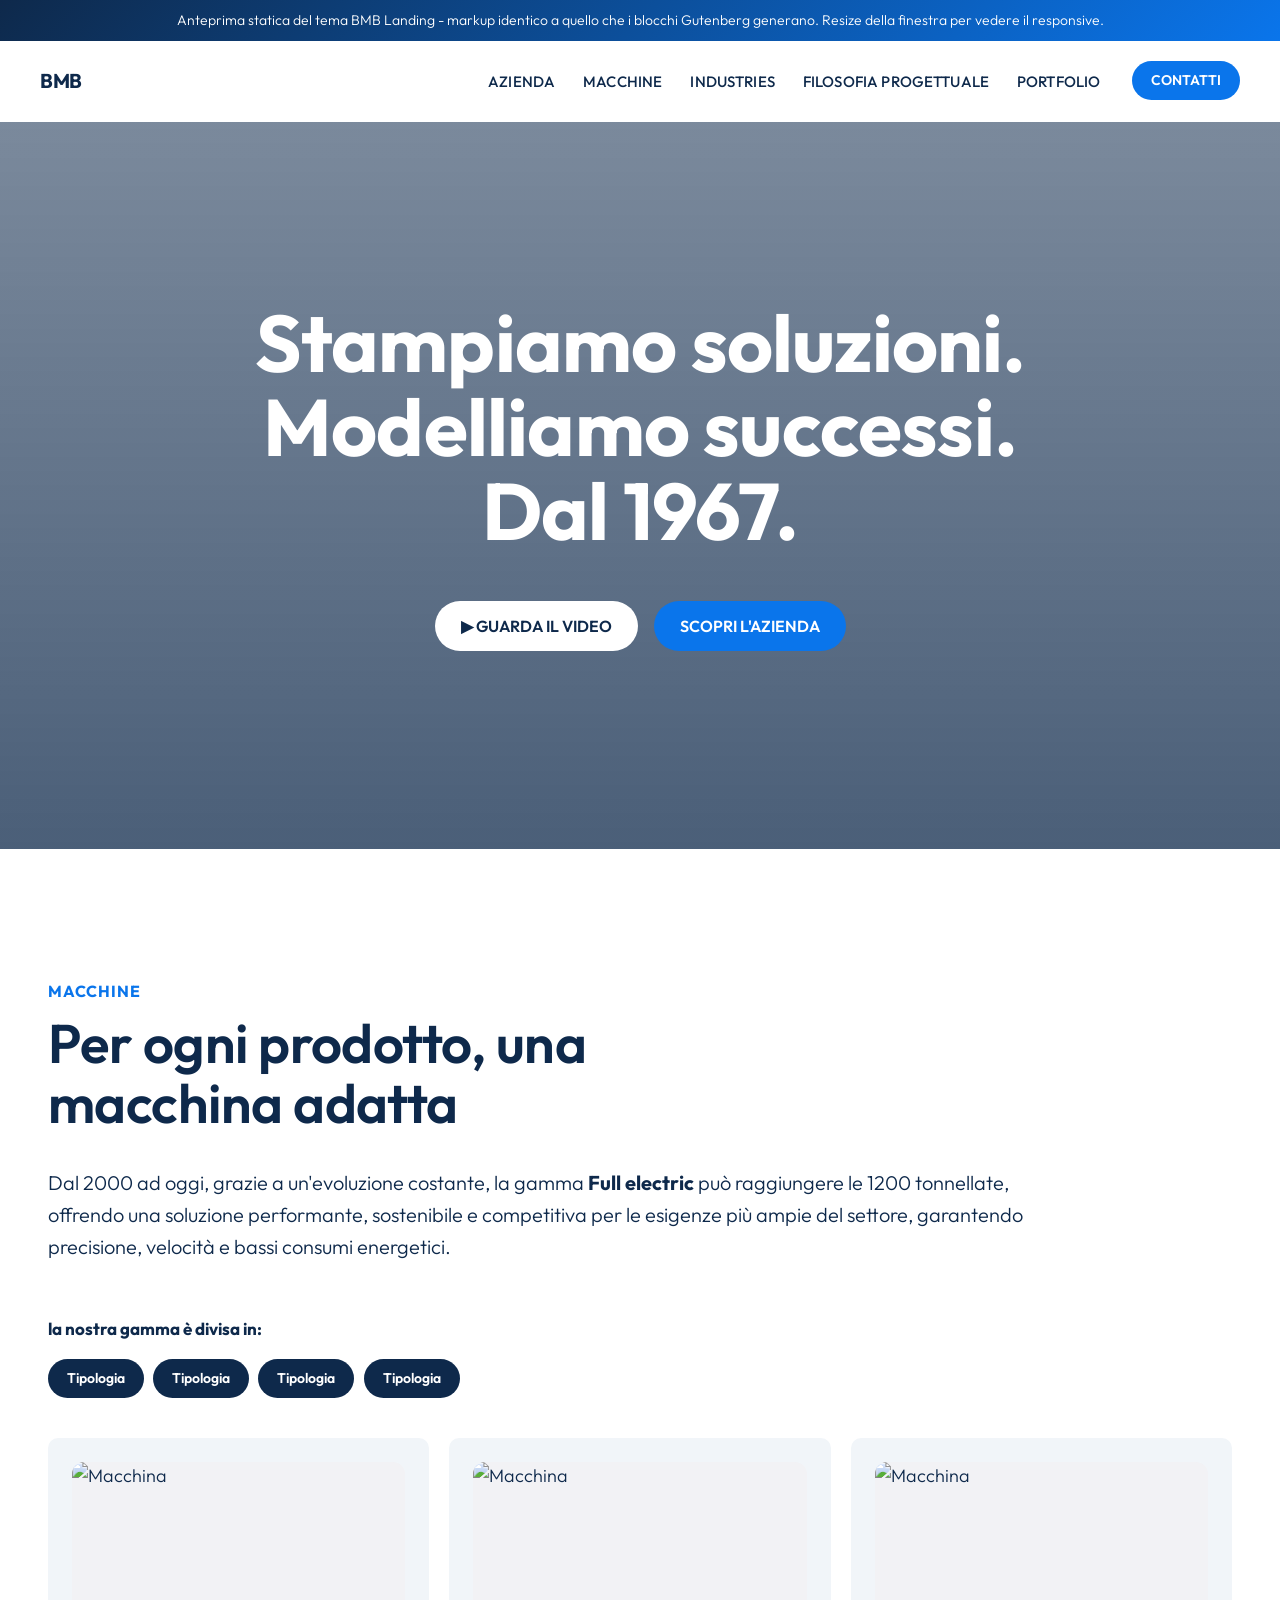
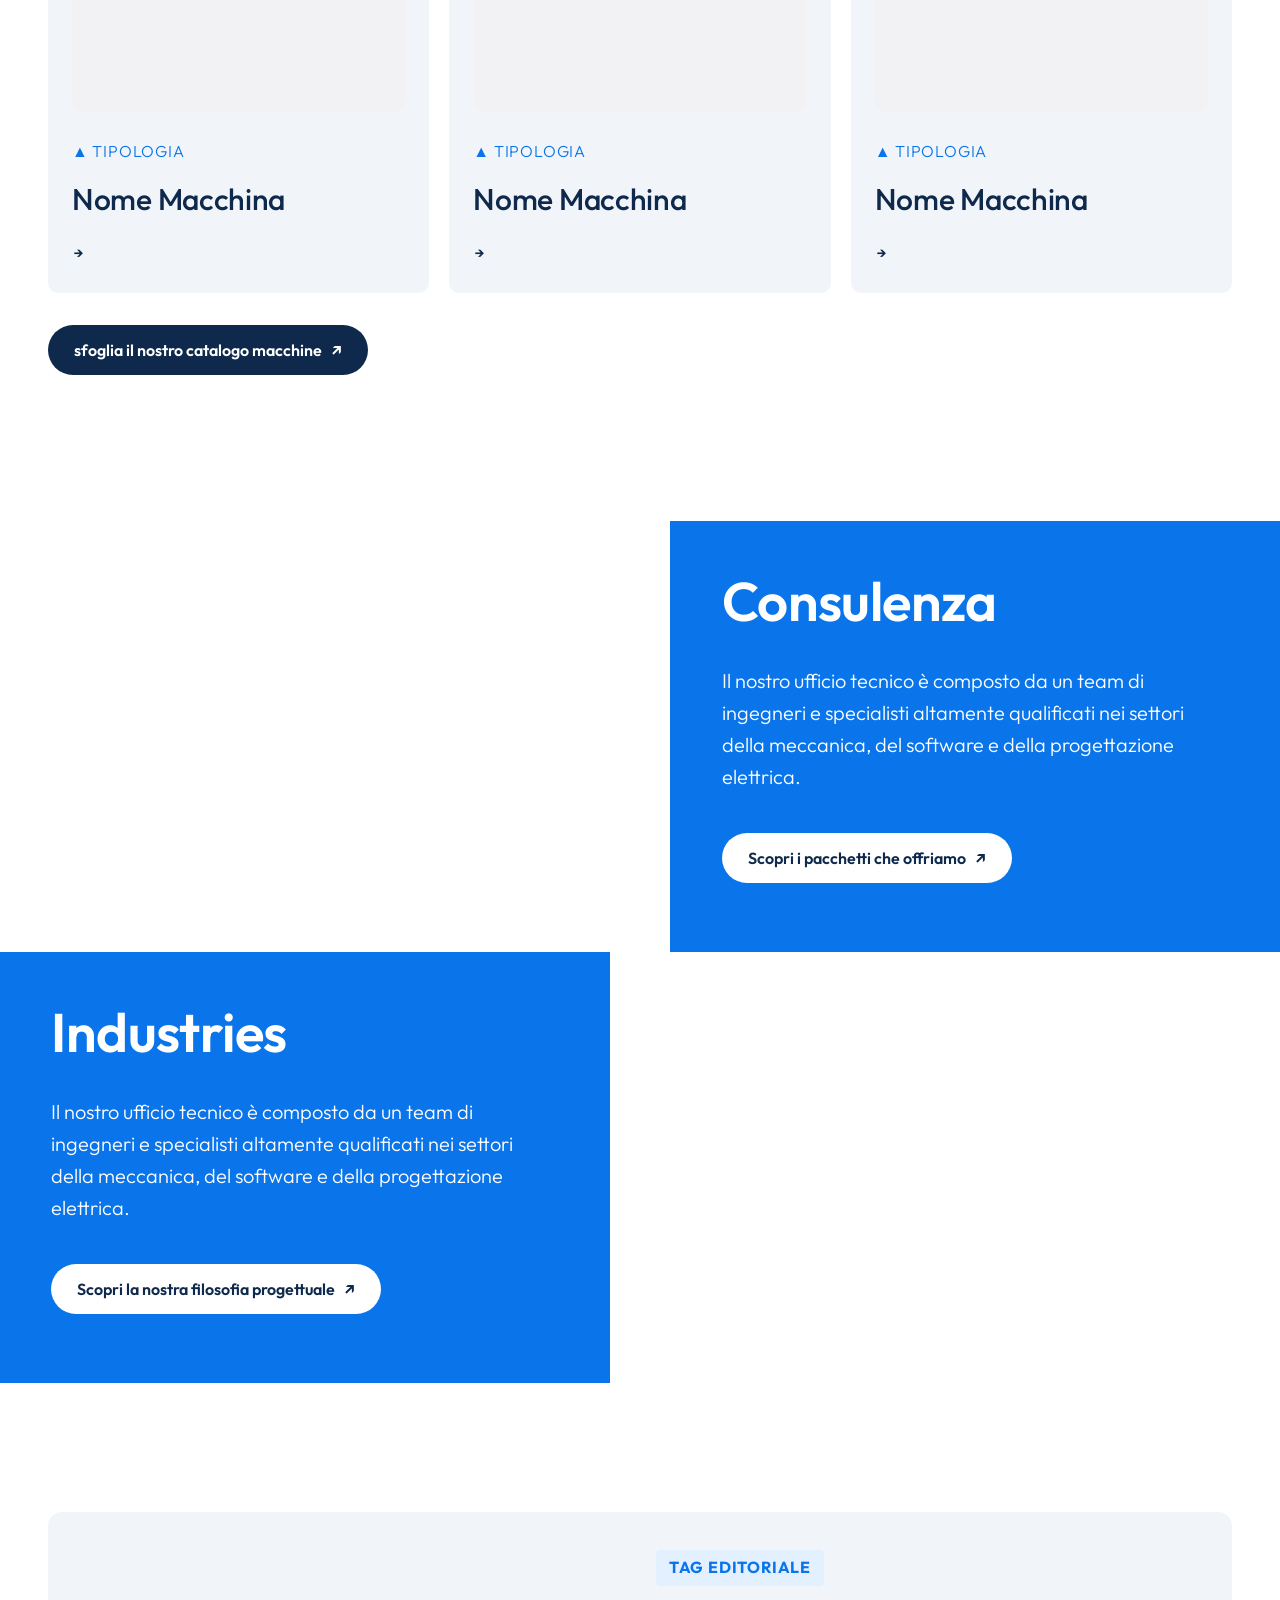
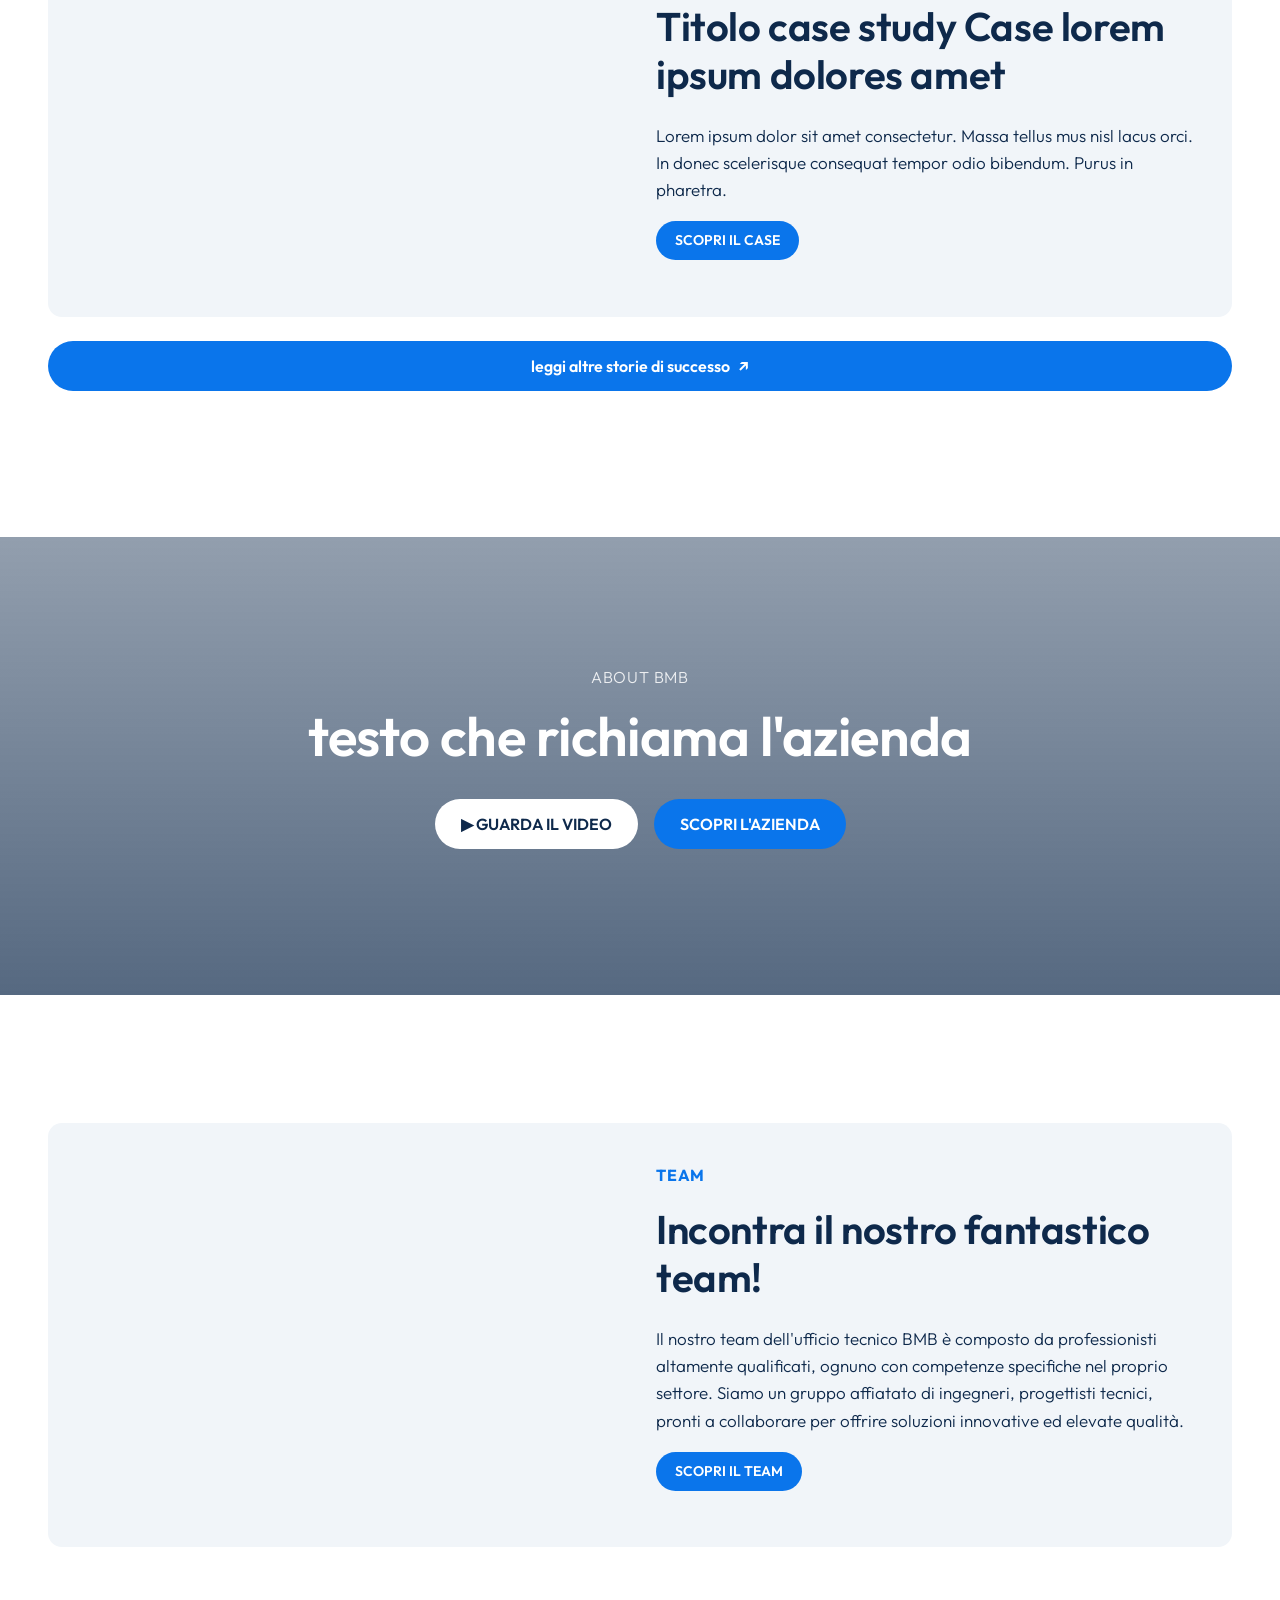
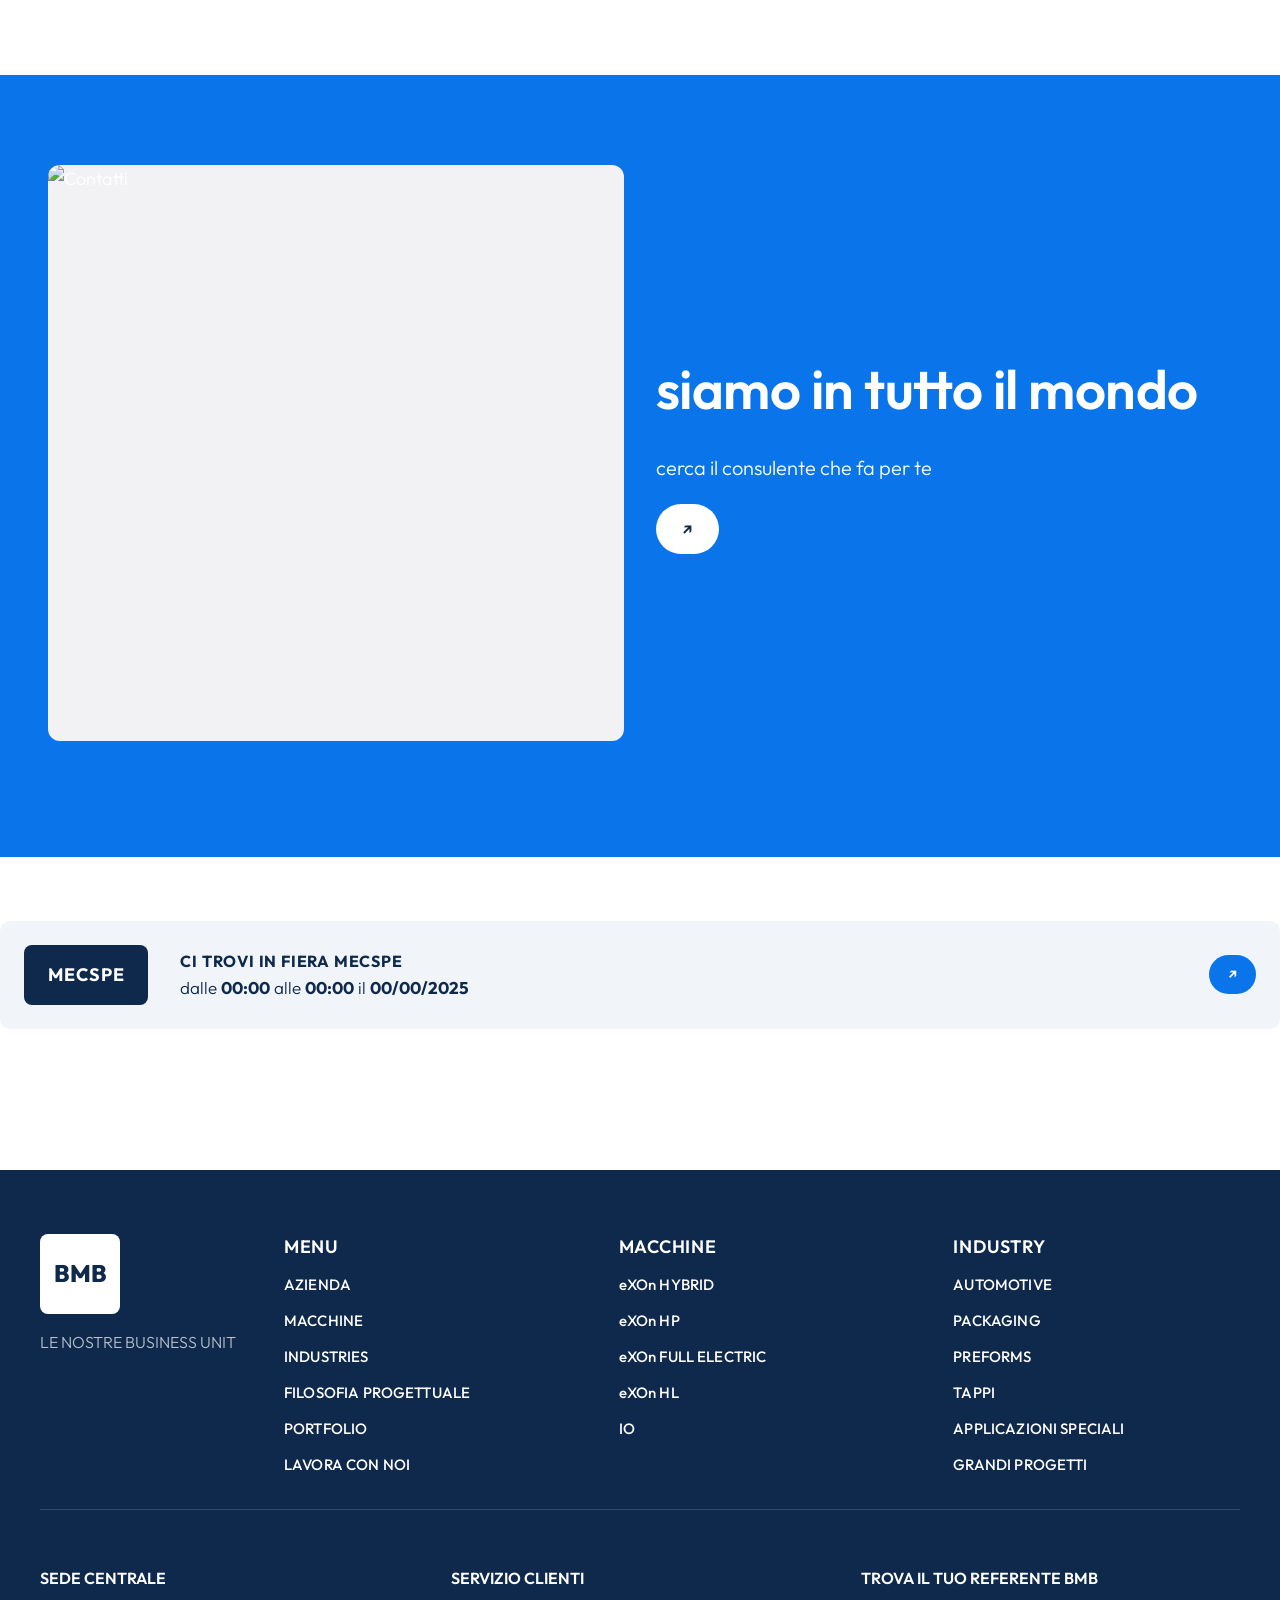
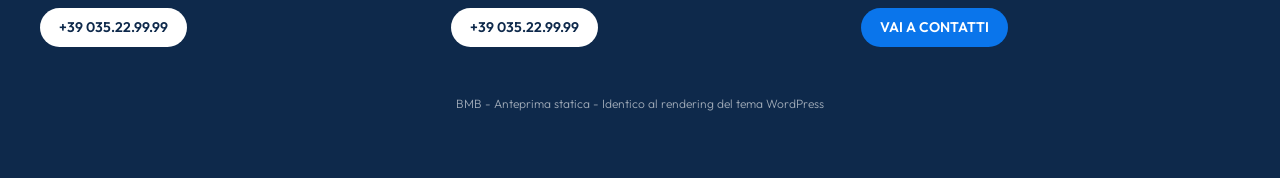
==== preview/index.html @ d6d5f7e8 "Add static HTML preview of BMB landing theme" ====
<!doctype html>
<html lang="it">
<head>
<meta charset="utf-8">
<meta name="viewport" content="width=device-width, initial-scale=1, viewport-fit=cover">
<title>BMB Landing - Anteprima locale</title>

<!-- Google Fonts: Outfit (come fa il tema) -->
<link rel="preconnect" href="https://fonts.googleapis.com">
<link rel="preconnect" href="https://fonts.gstatic.com" crossorigin>
<link rel="stylesheet" href="https://fonts.googleapis.com/css2?family=Outfit:wght@300;400;500;600;700;800&display=swap">

<!-- CSS reali del tema -->
<link rel="stylesheet" href="../bmb-landing-theme/assets/css/main.css">
<link rel="stylesheet" href="../bmb-landing-theme/blocks/section/style.css">
<link rel="stylesheet" href="../bmb-landing-theme/blocks/heading/style.css">
<link rel="stylesheet" href="../bmb-landing-theme/blocks/paragraph/style.css">
<link rel="stylesheet" href="../bmb-landing-theme/blocks/list/style.css">
<link rel="stylesheet" href="../bmb-landing-theme/blocks/media/style.css">
<link rel="stylesheet" href="../bmb-landing-theme/blocks/cta/style.css">

<style>
/* Inietta variabili customizer come fa wp_head */
:root{
	--bmb-primary: #0E294B;
	--bmb-accent:  #0A75EB;
}
/* Banner di anteprima */
.preview-banner{
	background: linear-gradient(135deg,#0E294B,#0A75EB);
	color:#fff; padding:.6rem 1rem; font-size:.875rem; text-align:center;
	font-family:'Outfit',sans-serif;
}
.preview-banner code{
	background: rgba(255,255,255,.15); padding:.1em .4em; border-radius:4px; font-size:.85em;
}
</style>
</head>
<body class="bmb-landing">

<div class="preview-banner">
	Anteprima statica del tema BMB Landing - markup identico a quello che i blocchi Gutenberg generano.
	Resize della finestra per vedere il responsive.
</div>

<!-- ===================== HEADER (header.php) ===================== -->
<header class="bmb-header" data-bmb-header>
	<div class="bmb-header__inner">
		<div class="bmb-header__brand">
			<a class="bmb-header__title" href="#">BMB</a>
		</div>
		<button class="bmb-header__toggle" aria-expanded="false" aria-controls="bmb-primary-menu" data-bmb-menu-toggle>
			<span class="bmb-burger"><span></span><span></span><span></span></span>
		</button>
		<nav class="bmb-header__nav" id="bmb-primary-menu" aria-label="Menu principale">
			<ul class="bmb-menu">
				<li class="bmb-menu-item"><a class="bmb-menu-link" href="#azienda" data-bmb-anchor="true">AZIENDA</a></li>
				<li class="bmb-menu-item"><a class="bmb-menu-link" href="#macchine" data-bmb-anchor="true">MACCHINE</a></li>
				<li class="bmb-menu-item"><a class="bmb-menu-link" href="#industries" data-bmb-anchor="true">INDUSTRIES</a></li>
				<li class="bmb-menu-item"><a class="bmb-menu-link" href="#filosofia" data-bmb-anchor="true">FILOSOFIA PROGETTUALE</a></li>
				<li class="bmb-menu-item"><a class="bmb-menu-link" href="#portfolio" data-bmb-anchor="true">PORTFOLIO</a></li>
			</ul>
			<a class="bmb-btn bmb-btn--accent bmb-btn--s bmb-header__cta" href="#contatti" data-bmb-anchor="true">CONTATTI</a>
		</nav>
	</div>
</header>

<main id="main" class="bmb-main">

<!-- ===================== HERO (BMB Sezione + Titolo + CTA) ===================== -->
<section class="bmb-section bmb-section--vp-xxl" id="azienda" data-bmb-anim-in="fade-up"
	style="background-image:url('https://images.unsplash.com/photo-1565043666747-69f6646db940?w=2000&auto=format&fit=crop'); background-size:cover; background-position:center;">
	<div style="position:absolute; inset:0; background:linear-gradient(180deg, rgba(14,41,75,.55) 0%, rgba(14,41,75,.75) 100%);"></div>
	<div class="bmb-section__inner bmb-section__inner--wide" style="position:relative; text-align:center; color:#fff;">
		<h1 class="bmb-heading bmb-heading--xxxl bmb-heading--align-center" style="font-weight:700; color:#fff;">
			<span>Stampiamo soluzioni.<br>Modelliamo successi.<br>Dal 1967.</span>
		</h1>
		<div class="bmb-cta-wrap bmb-cta-wrap--align-center" style="gap:1rem; flex-wrap:wrap;">
			<a class="bmb-btn bmb-btn--white bmb-btn--m" href="#video">
				<span class="bmb-btn__label">▶ GUARDA IL VIDEO</span>
			</a>
			<a class="bmb-btn bmb-btn--accent bmb-btn--m" href="#azienda" data-bmb-anchor="true">
				<span class="bmb-btn__label">SCOPRI L'AZIENDA</span>
			</a>
		</div>
	</div>
</section>

<!-- ===================== MACCHINE (Sezione bianca con titolo + cards) ===================== -->
<section class="bmb-section bmb-section--vp-xl" id="macchine" data-bmb-anim-in="fade-up">
	<div class="bmb-section__inner bmb-section__inner--wide">

		<p class="bmb-paragraph bmb-paragraph--s bmb-paragraph--uppercase bmb-paragraph--mw-content"
		   style="color:var(--bmb-accent); margin-bottom:.6rem;">
			<strong>Macchine</strong>
		</p>

		<h2 class="bmb-heading bmb-heading--xxl bmb-heading--align-left" style="font-weight:600;">
			<span>Per ogni prodotto, una<br>macchina adatta</span>
		</h2>

		<p class="bmb-paragraph bmb-paragraph--l bmb-paragraph--mw-medium" style="font-weight:300;">
			Dal 2000 ad oggi, grazie a un'evoluzione costante, la gamma <strong>Full electric</strong>
			può raggiungere le 1200 tonnellate, offrendo una soluzione performante, sostenibile
			e competitiva per le esigenze più ampie del settore, garantendo precisione,
			velocità e bassi consumi energetici.
		</p>

		<p class="bmb-paragraph bmb-paragraph--m bmb-paragraph--mw-content" style="margin-top:2rem;">
			<strong>la nostra gamma è divisa in:</strong>
		</p>

		<div style="display:flex; gap:.6rem; flex-wrap:wrap; margin-bottom:2.5rem;">
			<a class="bmb-btn bmb-btn--primary bmb-btn--s" href="#tipologia-1">Tipologia</a>
			<a class="bmb-btn bmb-btn--primary bmb-btn--s" href="#tipologia-2">Tipologia</a>
			<a class="bmb-btn bmb-btn--primary bmb-btn--s" href="#tipologia-3">Tipologia</a>
			<a class="bmb-btn bmb-btn--primary bmb-btn--s" href="#tipologia-4">Tipologia</a>
		</div>

		<!-- Cards orizzontali -->
		<div style="display:grid; grid-template-columns:repeat(auto-fit, minmax(280px,1fr)); gap:1.25rem;">
			<article style="background:var(--bmb-grey-10); border-radius:10px; padding:1.5rem;">
				<figure class="bmb-media bmb-media--image bmb-media--ratio-4-3 bmb-media--size-full bmb-media--rounded-m">
					<div class="bmb-media__frame">
						<img class="bmb-media__img" loading="lazy" alt="Macchina"
						     src="https://images.unsplash.com/photo-1581092160562-40aa08e78837?w=900&auto=format&fit=crop">
					</div>
				</figure>
				<p class="bmb-paragraph bmb-paragraph--s bmb-paragraph--uppercase" style="color:var(--bmb-accent); margin-top:1rem;">▲ Tipologia</p>
				<h3 class="bmb-heading bmb-heading--l" style="font-weight:500;"><span>Nome Macchina</span></h3>
				<a class="bmb-btn bmb-btn--ghost bmb-btn--s" href="#dettaglio" style="padding:.4em 0; align-self:start;">→</a>
			</article>
			<article style="background:var(--bmb-grey-10); border-radius:10px; padding:1.5rem;">
				<figure class="bmb-media bmb-media--image bmb-media--ratio-4-3 bmb-media--size-full bmb-media--rounded-m">
					<div class="bmb-media__frame">
						<img class="bmb-media__img" loading="lazy" alt="Macchina"
						     src="https://images.unsplash.com/photo-1565043666747-69f6646db940?w=900&auto=format&fit=crop">
					</div>
				</figure>
				<p class="bmb-paragraph bmb-paragraph--s bmb-paragraph--uppercase" style="color:var(--bmb-accent); margin-top:1rem;">▲ Tipologia</p>
				<h3 class="bmb-heading bmb-heading--l" style="font-weight:500;"><span>Nome Macchina</span></h3>
				<a class="bmb-btn bmb-btn--ghost bmb-btn--s" href="#dettaglio" style="padding:.4em 0; align-self:start;">→</a>
			</article>
			<article style="background:var(--bmb-grey-10); border-radius:10px; padding:1.5rem;">
				<figure class="bmb-media bmb-media--image bmb-media--ratio-4-3 bmb-media--size-full bmb-media--rounded-m">
					<div class="bmb-media__frame">
						<img class="bmb-media__img" loading="lazy" alt="Macchina"
						     src="https://images.unsplash.com/photo-1504917595217-d4dc5ebe6122?w=900&auto=format&fit=crop">
					</div>
				</figure>
				<p class="bmb-paragraph bmb-paragraph--s bmb-paragraph--uppercase" style="color:var(--bmb-accent); margin-top:1rem;">▲ Tipologia</p>
				<h3 class="bmb-heading bmb-heading--l" style="font-weight:500;"><span>Nome Macchina</span></h3>
				<a class="bmb-btn bmb-btn--ghost bmb-btn--s" href="#dettaglio" style="padding:.4em 0; align-self:start;">→</a>
			</article>
		</div>

		<div class="bmb-cta-wrap bmb-cta-wrap--align-left" style="margin-top:2rem;">
			<a class="bmb-btn bmb-btn--primary bmb-btn--m" href="#catalogo">
				<span class="bmb-btn__label">sfoglia il nostro catalogo macchine</span>
				<span class="bmb-btn__icon">↗</span>
			</a>
		</div>
	</div>
</section>

<!-- ===================== CONSULENZA (split blu) ===================== -->
<section class="bmb-section bmb-section--vp-l" id="consulenza" data-bmb-anim-in="fade-up"
	style="background:transparent; padding:0;">
	<div style="display:grid; grid-template-columns: 1.1fr 1fr; min-height:420px;">
		<div style="background:url('https://images.unsplash.com/photo-1551836022-d5d88e9218df?w=1200&auto=format&fit=crop') center/cover;"></div>
		<div style="background:var(--bmb-accent); color:#fff; padding:clamp(2rem,4vw,4rem); display:flex; flex-direction:column; justify-content:center;">
			<h2 class="bmb-heading bmb-heading--xxl" style="color:#fff; font-weight:600;"><span>Consulenza</span></h2>
			<p class="bmb-paragraph bmb-paragraph--l" style="color:#fff; font-weight:300;">
				Il nostro ufficio tecnico è composto da un team di ingegneri e specialisti altamente qualificati nei settori della meccanica, del software e della progettazione elettrica.
			</p>
			<div class="bmb-cta-wrap" style="margin-top:1.25rem;">
				<a class="bmb-btn bmb-btn--white bmb-btn--m" href="#pacchetti">
					<span class="bmb-btn__label">Scopri i pacchetti che offriamo</span>
					<span class="bmb-btn__icon">↗</span>
				</a>
			</div>
		</div>
	</div>
	<div style="display:grid; grid-template-columns: 1fr 1.1fr; min-height:420px;" id="industries">
		<div style="background:var(--bmb-accent); color:#fff; padding:clamp(2rem,4vw,4rem); display:flex; flex-direction:column; justify-content:center;">
			<h2 class="bmb-heading bmb-heading--xxl" style="color:#fff; font-weight:600;"><span>Industries</span></h2>
			<p class="bmb-paragraph bmb-paragraph--l" style="color:#fff; font-weight:300;">
				Il nostro ufficio tecnico è composto da un team di ingegneri e specialisti altamente qualificati nei settori della meccanica, del software e della progettazione elettrica.
			</p>
			<div class="bmb-cta-wrap" style="margin-top:1.25rem;">
				<a class="bmb-btn bmb-btn--white bmb-btn--m" href="#filosofia" data-bmb-anchor="true">
					<span class="bmb-btn__label">Scopri la nostra filosofia progettuale</span>
					<span class="bmb-btn__icon">↗</span>
				</a>
			</div>
		</div>
		<div style="background:url('https://images.unsplash.com/photo-1518709268805-4e9042af2176?w=1200&auto=format&fit=crop') center/cover;"></div>
	</div>
</section>

<!-- ===================== CASE STUDY ===================== -->
<section class="bmb-section bmb-section--vp-xl" id="filosofia" data-bmb-anim-in="fade-up">
	<div class="bmb-section__inner bmb-section__inner--wide">
		<div style="background:var(--bmb-grey-10); border-radius:14px; padding:clamp(1.5rem,3vw,2.5rem); display:grid; grid-template-columns: 1fr 1fr; gap:2rem; align-items:center;">
			<figure class="bmb-media bmb-media--image bmb-media--ratio-4-3 bmb-media--size-full bmb-media--rounded-m">
				<div class="bmb-media__frame">
					<img class="bmb-media__img" loading="lazy" alt="Case study"
					     src="https://images.unsplash.com/photo-1497366216548-37526070297c?w=1200&auto=format&fit=crop">
				</div>
			</figure>
			<div>
				<p class="bmb-paragraph bmb-paragraph--s bmb-paragraph--uppercase bmb-paragraph--mw-content"
				   style="color:var(--bmb-accent); background:var(--bmb-blue-13); padding:.3em .8em; border-radius:4px;">
					<strong>tag editoriale</strong>
				</p>
				<h2 class="bmb-heading bmb-heading--xl" style="font-weight:600;">
					<span>Titolo case study Case lorem ipsum dolores amet</span>
				</h2>
				<p class="bmb-paragraph bmb-paragraph--m">
					Lorem ipsum dolor sit amet consectetur. Massa tellus mus nisl lacus orci. In donec scelerisque consequat tempor odio bibendum. Purus in pharetra.
				</p>
				<div class="bmb-cta-wrap">
					<a class="bmb-btn bmb-btn--accent bmb-btn--s" href="#case">
						<span class="bmb-btn__label">SCOPRI IL CASE</span>
					</a>
				</div>
			</div>
		</div>
		<div class="bmb-cta-wrap" style="margin-top:1.5rem;">
			<a class="bmb-btn bmb-btn--accent bmb-btn--m bmb-btn--full" href="#stories">
				<span class="bmb-btn__label">leggi altre storie di successo</span>
				<span class="bmb-btn__icon">↗</span>
			</a>
		</div>
	</div>
</section>

<!-- ===================== AZIENDA (full bleed image + overlay) ===================== -->
<section class="bmb-section bmb-section--vp-xl" id="portfolio" data-bmb-anim-in="zoom-in"
	style="background-image:url('https://images.unsplash.com/photo-1565043666747-69f6646db940?w=2000&auto=format&fit=crop'); background-size:cover; background-position:center;">
	<div style="position:absolute; inset:0; background:linear-gradient(180deg, rgba(14,41,75,.45) 0%, rgba(14,41,75,.7) 100%);"></div>
	<div class="bmb-section__inner bmb-section__inner--wide" style="position:relative; text-align:center; color:#fff;">
		<p class="bmb-paragraph bmb-paragraph--s bmb-paragraph--uppercase bmb-paragraph--mw-content bmb-paragraph--align-center"
		   style="color:#fff; opacity:.85;">About BMB</p>
		<h2 class="bmb-heading bmb-heading--xxl bmb-heading--align-center" style="color:#fff; font-weight:600;">
			<span>testo che richiama l'azienda</span>
		</h2>
		<div class="bmb-cta-wrap bmb-cta-wrap--align-center" style="gap:1rem; flex-wrap:wrap;">
			<a class="bmb-btn bmb-btn--white bmb-btn--m" href="#video">
				<span class="bmb-btn__label">▶ GUARDA IL VIDEO</span>
			</a>
			<a class="bmb-btn bmb-btn--accent bmb-btn--m" href="#scopri">
				<span class="bmb-btn__label">SCOPRI L'AZIENDA</span>
			</a>
		</div>
	</div>
</section>

<!-- ===================== TEAM ===================== -->
<section class="bmb-section bmb-section--vp-xl" data-bmb-anim-in="fade-up">
	<div class="bmb-section__inner bmb-section__inner--wide">
		<div style="background:var(--bmb-grey-10); border-radius:14px; padding:clamp(1.5rem,3vw,2.5rem); display:grid; grid-template-columns: 1fr 1fr; gap:2rem; align-items:center;">
			<figure class="bmb-media bmb-media--image bmb-media--ratio-4-3 bmb-media--size-full bmb-media--rounded-m">
				<div class="bmb-media__frame">
					<img class="bmb-media__img" loading="lazy" alt="Team"
					     src="https://images.unsplash.com/photo-1556761175-4b46a572b786?w=1200&auto=format&fit=crop">
				</div>
			</figure>
			<div>
				<p class="bmb-paragraph bmb-paragraph--s bmb-paragraph--uppercase bmb-paragraph--mw-content"
				   style="color:var(--bmb-accent);"><strong>team</strong></p>
				<h2 class="bmb-heading bmb-heading--xl" style="font-weight:600;">
					<span>Incontra il nostro fantastico team!</span>
				</h2>
				<p class="bmb-paragraph bmb-paragraph--m">
					Il nostro team dell'ufficio tecnico BMB è composto da professionisti altamente qualificati, ognuno con competenze specifiche nel proprio settore.
					Siamo un gruppo affiatato di ingegneri, progettisti tecnici, pronti a collaborare per offrire soluzioni innovative ed elevate qualità.
				</p>
				<div class="bmb-cta-wrap">
					<a class="bmb-btn bmb-btn--accent bmb-btn--s" href="#team">
						<span class="bmb-btn__label">SCOPRI IL TEAM</span>
					</a>
				</div>
			</div>
		</div>
	</div>
</section>

<!-- ===================== CTA finale ===================== -->
<section class="bmb-section bmb-section--vp-l" id="contatti" data-bmb-anim-in="fade-up"
	style="background:var(--bmb-accent); color:#fff;">
	<div class="bmb-section__inner bmb-section__inner--wide" style="display:grid; grid-template-columns: 1fr 1fr; gap:2rem; align-items:center;">
		<div>
			<figure class="bmb-media bmb-media--image bmb-media--ratio-1-1 bmb-media--size-full bmb-media--rounded-m">
				<div class="bmb-media__frame">
					<img class="bmb-media__img" loading="lazy" alt="Contatti"
					     src="https://images.unsplash.com/photo-1573497019940-1c28c88b4f3e?w=1200&auto=format&fit=crop">
				</div>
			</figure>
		</div>
		<div>
			<h2 class="bmb-heading bmb-heading--xxl" style="color:#fff; font-weight:600;">
				<span>siamo in tutto il mondo</span>
			</h2>
			<p class="bmb-paragraph bmb-paragraph--l" style="color:#fff; font-weight:300;">
				cerca il consulente che fa per te
			</p>
			<div class="bmb-cta-wrap">
				<a class="bmb-btn bmb-btn--white bmb-btn--m" href="#mappa">
					<span class="bmb-btn__label">↗</span>
				</a>
			</div>
		</div>
	</div>
</section>

<!-- ===================== Fiera ===================== -->
<section class="bmb-section bmb-section--vp-m" data-bmb-anim-in="fade-up">
	<div class="bmb-section__inner bmb-section__inner--wide" style="background:var(--bmb-grey-10); border-radius:10px; padding:1.5rem; display:flex; align-items:center; gap:2rem; flex-wrap:wrap;">
		<div style="background:var(--bmb-primary); color:#fff; padding:1rem 1.5rem; border-radius:8px; font-weight:700; letter-spacing:.05em;">MECSPE</div>
		<div style="flex:1;">
			<p class="bmb-paragraph bmb-paragraph--s bmb-paragraph--uppercase" style="color:var(--bmb-primary); margin:0;"><strong>CI TROVI IN FIERA MECSPE</strong></p>
			<p class="bmb-paragraph bmb-paragraph--m" style="margin:0;">dalle <strong>00:00</strong> alle <strong>00:00</strong> il <strong>00/00/2025</strong></p>
		</div>
		<a class="bmb-btn bmb-btn--accent bmb-btn--s" href="#fiera">↗</a>
	</div>
</section>

</main>

<!-- ===================== FOOTER ===================== -->
<footer class="bmb-footer">
	<div class="bmb-footer__inner" style="flex-direction:column; align-items:stretch;">
		<div style="display:grid; grid-template-columns: auto repeat(3, 1fr); gap:3rem; padding-bottom:2rem; border-bottom:1px solid rgba(255,255,255,.15);">
			<div>
				<div style="background:#fff; color:var(--bmb-primary); width:80px; height:80px; border-radius:8px; display:flex; align-items:center; justify-content:center; font-weight:800; font-size:1.5rem;">BMB</div>
				<p class="bmb-paragraph bmb-paragraph--s" style="color:#fff; opacity:.7; margin-top:1rem;">LE NOSTRE BUSINESS UNIT</p>
			</div>
			<div>
				<h4 class="bmb-heading bmb-heading--s bmb-heading--uppercase" style="color:#fff; font-weight:600;"><span>MENU</span></h4>
				<ul class="bmb-footer-menu" style="flex-direction:column; gap:.5rem; align-items:flex-start;">
					<li><a class="bmb-menu-link" href="#azienda">AZIENDA</a></li>
					<li><a class="bmb-menu-link" href="#macchine">MACCHINE</a></li>
					<li><a class="bmb-menu-link" href="#industries">INDUSTRIES</a></li>
					<li><a class="bmb-menu-link" href="#filosofia">FILOSOFIA PROGETTUALE</a></li>
					<li><a class="bmb-menu-link" href="#portfolio">PORTFOLIO</a></li>
					<li><a class="bmb-menu-link" href="#lavora">LAVORA CON NOI</a></li>
				</ul>
			</div>
			<div>
				<h4 class="bmb-heading bmb-heading--s bmb-heading--uppercase" style="color:#fff; font-weight:600;"><span>MACCHINE</span></h4>
				<ul class="bmb-footer-menu" style="flex-direction:column; gap:.5rem; align-items:flex-start;">
					<li><a class="bmb-menu-link" href="#hybrid">eXOn HYBRID</a></li>
					<li><a class="bmb-menu-link" href="#hp">eXOn HP</a></li>
					<li><a class="bmb-menu-link" href="#fe">eXOn FULL ELECTRIC</a></li>
					<li><a class="bmb-menu-link" href="#hl">eXOn HL</a></li>
					<li><a class="bmb-menu-link" href="#io">IO</a></li>
				</ul>
			</div>
			<div>
				<h4 class="bmb-heading bmb-heading--s bmb-heading--uppercase" style="color:#fff; font-weight:600;"><span>INDUSTRY</span></h4>
				<ul class="bmb-footer-menu" style="flex-direction:column; gap:.5rem; align-items:flex-start;">
					<li><a class="bmb-menu-link" href="#auto">AUTOMOTIVE</a></li>
					<li><a class="bmb-menu-link" href="#packaging">PACKAGING</a></li>
					<li><a class="bmb-menu-link" href="#preforms">PREFORMS</a></li>
					<li><a class="bmb-menu-link" href="#tappi">TAPPI</a></li>
					<li><a class="bmb-menu-link" href="#applicazioni">APPLICAZIONI SPECIALI</a></li>
					<li><a class="bmb-menu-link" href="#brand">GRANDI PROGETTI</a></li>
				</ul>
			</div>
		</div>
		<div style="display:grid; grid-template-columns: 1fr 1fr 1fr; gap:2rem; padding-top:2rem;">
			<div>
				<p class="bmb-paragraph bmb-paragraph--s" style="color:#fff; font-weight:600;">SEDE CENTRALE</p>
				<a class="bmb-btn bmb-btn--white bmb-btn--s" href="tel:+39000000000"><span class="bmb-btn__label">+39 035.22.99.99</span></a>
			</div>
			<div>
				<p class="bmb-paragraph bmb-paragraph--s" style="color:#fff; font-weight:600;">SERVIZIO CLIENTI</p>
				<a class="bmb-btn bmb-btn--white bmb-btn--s" href="tel:+39000000000"><span class="bmb-btn__label">+39 035.22.99.99</span></a>
			</div>
			<div>
				<p class="bmb-paragraph bmb-paragraph--s" style="color:#fff; font-weight:600;">TROVA IL TUO REFERENTE BMB</p>
				<a class="bmb-btn bmb-btn--accent bmb-btn--s" href="#contatti"><span class="bmb-btn__label">VAI A CONTATTI</span></a>
			</div>
		</div>
		<div class="bmb-footer__text" style="text-align:center; padding-top:1.5rem; opacity:.6; font-size:.75rem;">
			BMB - Anteprima statica - Identico al rendering del tema WordPress
		</div>
	</div>
</footer>

<!-- JS reali del tema (animazioni + smooth anchor + sticky header + menu mobile) -->
<script src="../bmb-landing-theme/assets/js/animations.js"></script>
<script src="../bmb-landing-theme/assets/js/navigation.js"></script>

</body>
</html>
---- bmb-landing-theme/assets/css/main.css ----
/* =========================================================
   BMB Landing - Main stylesheet
   Token reali da Figma: EeYq18DsFvUOgA4ox4Q08w (node 1006:2713)
   ========================================================= */

:root{
	/* Brand colors (Figma BMB) */
	--bmb-primary:        #0E294B;
	--bmb-primary-dark:   #081A30;
	--bmb-blue-2:         #135195;
	--bmb-blue-3:         #0F5DBE;
	--bmb-accent:         #0A75EB;
	--bmb-light-blue:     #1FA0D8;
	--bmb-blue-9:         #B9E9FF;
	--bmb-blue-11:        #EDFAFF;
	--bmb-blue-12:        #F8FCFF;
	--bmb-blue-13:        #E3F0FF;
	--bmb-grey-8:         #CAD5E2;
	--bmb-grey-9:         #E2E8F0;
	--bmb-grey-10:        #F1F5F9;
	--bmb-grey-11:        #F3F3F3;
	--bmb-white:          #FFFFFF;
	--bmb-black:          #0E0E12;

	/* Layout */
	--bmb-header-h: 80px;
	--bmb-radius-s: 4px;
	--bmb-radius-m: 8px;
	--bmb-radius-l: 10px;
	--bmb-shadow-1: 0 4px 14px rgba(14, 41, 75, .08);
	--bmb-shadow-2: 0 14px 40px rgba(14, 41, 75, .14);

	--bmb-transition: 280ms cubic-bezier(.2,.7,.2,1);
}

*,*::before,*::after{ box-sizing:border-box; }

html{ scroll-behavior:smooth; }
@media (prefers-reduced-motion: reduce){
	html{ scroll-behavior:auto; }
}

body{
	margin:0;
	font-family: 'Outfit', -apple-system, BlinkMacSystemFont, 'Segoe UI', Roboto, sans-serif;
	font-size: clamp(1rem, .95rem + .25vw, 1.125rem);
	font-weight: 300;
	line-height: 1.55;
	color: var(--bmb-primary);
	background: var(--bmb-white);
	-webkit-font-smoothing: antialiased;
	-moz-osx-font-smoothing: grayscale;
}

img,svg,video,iframe{ max-width:100%; }
img{ height:auto; }

a{ color: var(--bmb-accent); }

.bmb-skip-link{
	position:absolute; left:-9999px; top:auto;
	width:1px; height:1px; overflow:hidden;
}
.bmb-skip-link:focus{
	position:fixed; top:8px; left:8px; width:auto; height:auto;
	padding:.6em 1em; background:var(--bmb-primary); color:#fff;
	border-radius:8px; z-index:9999;
}

/* =================== Header ====================== */
.bmb-header{
	position:sticky; top:0; z-index:100;
	background:rgba(255,255,255,.94);
	backdrop-filter:saturate(180%) blur(12px);
	-webkit-backdrop-filter:saturate(180%) blur(12px);
	border-bottom:1px solid transparent;
	transition: border-color var(--bmb-transition), box-shadow var(--bmb-transition);
}
.bmb-header[data-scrolled="true"]{
	border-bottom-color: var(--bmb-grey-9);
	box-shadow: var(--bmb-shadow-1);
}
.bmb-header__inner{
	max-width:1440px;
	margin-inline:auto;
	padding: 0 clamp(1rem, 4vw, 2.5rem);
	height: var(--bmb-header-h);
	display:flex;
	align-items:center;
	gap: 1.5rem;
}
.bmb-header__brand{ flex:0 0 auto; }
.bmb-header__title{
	font-weight:700; font-size:1.25rem; color:var(--bmb-primary);
	text-decoration:none; letter-spacing:-.02em;
}
.bmb-header__nav{
	margin-left:auto;
	display:flex; align-items:center; gap:1.75rem;
}
.bmb-menu{
	list-style:none; margin:0; padding:0;
	display:flex; gap:1.75rem; align-items:center;
}
.bmb-menu-link{
	color:var(--bmb-primary);
	text-decoration:none;
	font-weight:500;
	font-size: .9375rem;
	padding:.5em 0;
	position:relative;
	transition: color var(--bmb-transition);
	letter-spacing:.01em;
}
.bmb-menu-link::after{
	content:""; position:absolute; left:0; right:0; bottom:-2px; height:2px;
	background:var(--bmb-accent); transform:scaleX(0); transform-origin:left;
	transition: transform var(--bmb-transition);
}
.bmb-menu-link:hover{ color:var(--bmb-accent); }
.bmb-menu-link:hover::after,
.current-menu-item .bmb-menu-link::after{ transform:scaleX(1); }

.bmb-header__cta{ margin-left:.25rem; }

.bmb-header__toggle{
	display:none;
	margin-left:auto;
	background:transparent; border:0; padding:.5em;
	cursor:pointer;
}
.bmb-burger{ display:inline-block; width:28px; height:20px; position:relative; }
.bmb-burger span{
	position:absolute; left:0; right:0; height:2px; background:var(--bmb-primary);
	transition: transform var(--bmb-transition), top var(--bmb-transition), opacity var(--bmb-transition);
}
.bmb-burger span:nth-child(1){ top:2px; }
.bmb-burger span:nth-child(2){ top:9px; }
.bmb-burger span:nth-child(3){ top:16px; }
[aria-expanded="true"] .bmb-burger span:nth-child(1){ top:9px; transform:rotate(45deg); }
[aria-expanded="true"] .bmb-burger span:nth-child(2){ opacity:0; }
[aria-expanded="true"] .bmb-burger span:nth-child(3){ top:9px; transform:rotate(-45deg); }

@media (max-width: 900px){
	.bmb-header__toggle{ display:inline-flex; }
	.bmb-header__nav{
		position:fixed; inset: var(--bmb-header-h) 0 0 0;
		background:#fff;
		flex-direction:column;
		gap:1rem;
		padding: 1.5rem clamp(1rem,4vw,2rem);
		transform: translateX(100%);
		transition: transform var(--bmb-transition);
		overflow-y:auto;
		align-items:flex-start;
	}
	.bmb-header__nav[data-open="true"]{ transform: translateX(0); }
	.bmb-menu{ flex-direction:column; align-items:flex-start; gap:.5rem; width:100%; }
	.bmb-menu-link{ font-size:1.25rem; padding:.5em 0; }
	.bmb-header__cta{ width:100%; text-align:center; justify-content:center; }
}

/* =================== Footer ====================== */
.bmb-footer{
	background: var(--bmb-primary);
	color: #fff;
	padding: clamp(2rem,5vw,4rem) 0;
	margin-top: clamp(3rem,6vw,5rem);
}
.bmb-footer__inner{
	max-width:1440px;
	margin-inline:auto;
	padding-inline: clamp(1rem,4vw,2.5rem);
	display:flex; flex-wrap:wrap; gap:1.5rem;
	justify-content: space-between; align-items:center;
}
.bmb-footer__text{ font-size:.9rem; opacity:.85; }
.bmb-footer-menu{
	list-style:none; margin:0; padding:0;
	display:flex; flex-wrap:wrap; gap:1.25rem;
}
.bmb-footer-menu .bmb-menu-link{ color:#fff; }
.bmb-footer-menu .bmb-menu-link::after{ background:var(--bmb-light-blue); }
.bmb-footer-menu .bmb-menu-link:hover{ color: var(--bmb-blue-9); }

/* =================== Animations ====================== */
[data-bmb-anim-in]{ opacity:0; will-change: transform, opacity; }
[data-bmb-anim-in="none"]{ opacity:1; }

[data-bmb-anim-in="fade"],
[data-bmb-anim-in="fade-up"],
[data-bmb-anim-in="fade-down"],
[data-bmb-anim-in="fade-left"],
[data-bmb-anim-in="fade-right"],
[data-bmb-anim-in="zoom-in"],
[data-bmb-anim-in="zoom-out"],
[data-bmb-anim-in="slide-up"],
[data-bmb-anim-in="slide-down"]{
	transition: opacity 700ms cubic-bezier(.2,.7,.2,1), transform 700ms cubic-bezier(.2,.7,.2,1);
}

[data-bmb-anim-in="fade-up"]    { transform: translateY(40px); }
[data-bmb-anim-in="fade-down"]  { transform: translateY(-40px); }
[data-bmb-anim-in="fade-left"]  { transform: translateX(40px); }
[data-bmb-anim-in="fade-right"] { transform: translateX(-40px); }
[data-bmb-anim-in="zoom-in"]    { transform: scale(.92); }
[data-bmb-anim-in="zoom-out"]   { transform: scale(1.08); }
[data-bmb-anim-in="slide-up"]   { transform: translateY(80px); }
[data-bmb-anim-in="slide-down"] { transform: translateY(-80px); }

[data-bmb-anim-in].bmb-in-view{
	opacity: 1 !important;
	transform: none !important;
}

[data-bmb-anim-out].bmb-out-of-view{
	opacity: 0;
}
[data-bmb-anim-out="fade-up"].bmb-out-of-view    { transform: translateY(-40px); }
[data-bmb-anim-out="fade-down"].bmb-out-of-view  { transform: translateY(40px); }
[data-bmb-anim-out="fade-left"].bmb-out-of-view  { transform: translateX(-40px); }
[data-bmb-anim-out="fade-right"].bmb-out-of-view { transform: translateX(40px); }
[data-bmb-anim-out="zoom-in"].bmb-out-of-view    { transform: scale(1.08); }
[data-bmb-anim-out="zoom-out"].bmb-out-of-view   { transform: scale(.92); }

@media (prefers-reduced-motion: reduce){
	[data-bmb-anim-in], [data-bmb-anim-out]{
		transition: none !important;
		transform: none !important;
		opacity: 1 !important;
	}
}

/* =================== Generic helpers ====================== */
.bmb-landing-wrap{ width:100%; }
.bmb-404{ text-align:center; padding-block:6rem; }
---- bmb-landing-theme/blocks/section/style.css ----
.bmb-section{
	position:relative;
	width:100%;
	scroll-margin-top:80px;
}
.bmb-section--vp-s   { padding-block: clamp(1.5rem, 3vw, 2.5rem); }
.bmb-section--vp-m   { padding-block: clamp(2.5rem, 5vw, 4rem); }
.bmb-section--vp-l   { padding-block: clamp(4rem, 7vw, 6rem); }
.bmb-section--vp-xl  { padding-block: clamp(6rem, 10vw, 9rem); }
.bmb-section--vp-xxl { padding-block: clamp(8rem, 14vw, 13rem); }

.bmb-section__inner{
	margin-inline:auto;
	width:100%;
	padding-inline:clamp(1rem, 4vw, 3rem);
}
.bmb-section__inner--standard{ max-width:1200px; }
.bmb-section__inner--wide{     max-width:1440px; }
.bmb-section__inner--full{     max-width:100%; padding-inline:0; }
---- bmb-landing-theme/blocks/heading/style.css ----
.bmb-heading{
	display:block;
	margin:0 0 0.6em;
	line-height:1.15;
	letter-spacing:-0.01em;
	scroll-margin-top:90px;
}
.bmb-heading--s    { font-size: clamp(1rem, 0.9rem + 0.4vw, 1.125rem); line-height:1.4; }
.bmb-heading--m    { font-size: clamp(1.25rem, 1.1rem + 0.6vw, 1.5rem); line-height:1.35; }
.bmb-heading--l    { font-size: clamp(1.5rem, 1.3rem + 0.8vw, 1.875rem); line-height:1.3; }
.bmb-heading--xl   { font-size: clamp(1.875rem, 1.6rem + 1.2vw, 2.5rem); line-height:1.2; }
.bmb-heading--xxl  { font-size: clamp(2.25rem, 1.8rem + 2vw, 3.5rem); line-height:1.1; }
.bmb-heading--xxxl { font-size: clamp(3rem, 2.2rem + 3.5vw, 5rem); line-height:1.05; }

.bmb-heading--align-left   { text-align:left; }
.bmb-heading--align-center { text-align:center; }
.bmb-heading--align-right  { text-align:right; }
.bmb-heading--uppercase    { text-transform:uppercase; letter-spacing:0.04em; }

.bmb-heading__link{
	color:inherit;
	text-decoration:none;
	border-bottom:2px solid transparent;
	transition:border-color .2s ease, color .2s ease;
}
.bmb-heading__link:hover{
	border-bottom-color:var(--bmb-accent, currentColor);
}
---- bmb-landing-theme/blocks/paragraph/style.css ----
.bmb-paragraph{
	margin: 0 0 1em;
	line-height: 1.6;
	color: inherit;
	scroll-margin-top: 90px;
}
.bmb-paragraph--s   { font-size: clamp(0.875rem, 0.8rem + 0.3vw, 1rem); }
.bmb-paragraph--m   { font-size: clamp(1rem, 0.95rem + 0.3vw, 1.0625rem); }
.bmb-paragraph--l   { font-size: clamp(1.0625rem, 1rem + 0.4vw, 1.25rem); }
.bmb-paragraph--xl  { font-size: clamp(1.25rem, 1.1rem + 0.5vw, 1.5rem); line-height:1.5; }

.bmb-paragraph--align-left   { text-align:left; }
.bmb-paragraph--align-center { text-align:center; margin-inline:auto; }
.bmb-paragraph--align-right  { text-align:right; margin-inline-start:auto; }

.bmb-paragraph--uppercase    { text-transform:uppercase; letter-spacing:0.05em; }

/* maxWidth: il paragrafo abbraccia la lunghezza del testo */
.bmb-paragraph--mw-content   { display:inline-block; max-width:100%; }
.bmb-paragraph--mw-narrow    { max-width:60ch; }
.bmb-paragraph--mw-medium    { max-width:75ch; }
.bmb-paragraph--mw-full      { max-width:100%; }

/* Quando align center con mw-content, mantiene il blocco ma centrato */
.bmb-paragraph--align-center.bmb-paragraph--mw-content,
.bmb-paragraph--align-center.bmb-paragraph--mw-narrow,
.bmb-paragraph--align-center.bmb-paragraph--mw-medium{
	display:block;
	margin-inline:auto;
	width:fit-content;
}

.bmb-paragraph strong{ font-weight:700; }
.bmb-paragraph em    { font-style:italic; }
.bmb-paragraph a{
	color:var(--bmb-accent, #E63946);
	text-decoration:underline;
	text-underline-offset:.2em;
	transition:opacity .2s;
}
.bmb-paragraph a:hover{ opacity:.75; }
---- bmb-landing-theme/blocks/list/style.css ----
.bmb-list{
	margin: 0 0 1.25em;
	padding-inline-start: 1.4em;
	line-height: 1.6;
}
.bmb-list li{ margin: .35em 0; }
.bmb-list--s  { font-size: clamp(0.875rem,0.8rem+0.3vw,1rem); }
.bmb-list--m  { font-size: clamp(1rem,0.95rem+0.3vw,1.0625rem); }
.bmb-list--l  { font-size: clamp(1.0625rem,1rem+0.4vw,1.25rem); }
.bmb-list--xl { font-size: clamp(1.25rem,1.1rem+0.5vw,1.5rem); }

.bmb-list--marker-dot    { list-style: disc; }
.bmb-list--marker-square { list-style: square; }
.bmb-list--marker-none   { list-style: none; padding-inline-start: 0; }

.bmb-list--marker-dash{ list-style:none; padding-inline-start:0; }
.bmb-list--marker-dash > li{ position:relative; padding-inline-start:1.4em; }
.bmb-list--marker-dash > li::before{
	content:""; position:absolute; left:0; top:.7em;
	width:.8em; height:2px; background:var(--bmb-accent,#E63946);
}
.bmb-list--marker-check{ list-style:none; padding-inline-start:0; }
.bmb-list--marker-check > li{ position:relative; padding-inline-start:1.6em; }
.bmb-list--marker-check > li::before{
	content:"✓"; position:absolute; left:0; top:0;
	color:var(--bmb-accent,#E63946); font-weight:700;
}
.bmb-list--marker-arrow{ list-style:none; padding-inline-start:0; }
.bmb-list--marker-arrow > li{ position:relative; padding-inline-start:1.6em; }
.bmb-list--marker-arrow > li::before{
	content:"→"; position:absolute; left:0; top:0;
	color:var(--bmb-accent,#E63946); font-weight:700;
}
---- bmb-landing-theme/blocks/media/style.css ----
.bmb-media{
	margin:0 auto 1.5em;
	display:block;
	scroll-margin-top:90px;
}
.bmb-media--size-s    { max-width:320px; }
.bmb-media--size-m    { max-width:540px; }
.bmb-media--size-l    { max-width:800px; }
.bmb-media--size-xl   { max-width:1100px; }
.bmb-media--size-full { max-width:100%; }

.bmb-media__frame{
	position:relative;
	width:100%;
	overflow:hidden;
	background:var(--bmb-neutral-100,#F2F2F5);
}
.bmb-media--rounded-none .bmb-media__frame { border-radius:0; }
.bmb-media--rounded-s    .bmb-media__frame { border-radius:6px; }
.bmb-media--rounded-m    .bmb-media__frame { border-radius:12px; }
.bmb-media--rounded-l    .bmb-media__frame { border-radius:24px; }
.bmb-media--rounded-pill .bmb-media__frame { border-radius:9999px; }

.bmb-media--ratio-auto .bmb-media__frame { aspect-ratio: auto; }
.bmb-media--ratio-16-9 .bmb-media__frame { aspect-ratio: 16 / 9; }
.bmb-media--ratio-4-3  .bmb-media__frame { aspect-ratio: 4 / 3; }
.bmb-media--ratio-1-1  .bmb-media__frame { aspect-ratio: 1 / 1; }
.bmb-media--ratio-3-4  .bmb-media__frame { aspect-ratio: 3 / 4; }
.bmb-media--ratio-9-16 .bmb-media__frame { aspect-ratio: 9 / 16; }
.bmb-media--ratio-21-9 .bmb-media__frame { aspect-ratio: 21 / 9; }

.bmb-media__img,
.bmb-media__video,
.bmb-media__iframe{
	position:absolute; inset:0;
	width:100%; height:100%;
	object-fit:cover;
	border:0;
	display:block;
}
.bmb-media--ratio-auto .bmb-media__img{
	position:static;
	width:100%; height:auto;
}
.bmb-media__placeholder{
	position:absolute; inset:0;
	display:flex; align-items:center; justify-content:center;
	color:var(--bmb-neutral-500,#7A7A85);
	font-size:.9em;
	background:repeating-linear-gradient(45deg,#f2f2f5,#f2f2f5 10px,#e8e8ec 10px,#e8e8ec 20px);
}
.bmb-media__caption{
	margin-top:.6em;
	font-size:.875em;
	color:var(--bmb-neutral-500,#7A7A85);
	text-align:center;
}
.bmb-media__link{ display:block; }
---- bmb-landing-theme/blocks/cta/style.css ----
.bmb-cta-wrap{
	margin: 1em 0;
	display:flex;
}
.bmb-cta-wrap--align-left   { justify-content:flex-start; }
.bmb-cta-wrap--align-center { justify-content:center; }
.bmb-cta-wrap--align-right  { justify-content:flex-end; }

.bmb-btn{
	--btn-bg: var(--bmb-accent, #E63946);
	--btn-color: #fff;
	--btn-border: transparent;

	display:inline-flex;
	align-items:center;
	justify-content:center;
	gap:.55em;
	padding: .9em 1.6em;
	font-family:inherit;
	font-weight:600;
	line-height:1.2;
	text-decoration:none;
	border-radius:9999px;
	border:2px solid var(--btn-border);
	background:var(--btn-bg);
	color:var(--btn-color);
	cursor:pointer;
	transition: transform .25s ease, box-shadow .25s ease, background .25s ease, color .25s ease, border-color .25s ease;
	will-change:transform;
}
.bmb-btn:hover{
	transform: translateY(-2px);
	box-shadow: 0 8px 22px rgba(0,0,0,.12);
}
.bmb-btn:active{ transform: translateY(0); }

.bmb-btn--s  { font-size:.875rem; padding:.65em 1.2em; }
.bmb-btn--m  { font-size:1rem;     padding:.85em 1.5em; }
.bmb-btn--l  { font-size:1.125rem; padding:1em 1.8em; }
.bmb-btn--xl { font-size:1.25rem;  padding:1.1em 2.1em; }
.bmb-btn--full{ width:100%; }

.bmb-btn--accent          { --btn-bg: var(--bmb-accent,#E63946); --btn-color:#fff; }
.bmb-btn--primary         { --btn-bg: var(--bmb-primary,#0B1F3A); --btn-color:#fff; }
.bmb-btn--white           { --btn-bg:#fff; --btn-color: var(--bmb-primary,#0B1F3A); }
.bmb-btn--outline-accent  { --btn-bg:transparent; --btn-color: var(--bmb-accent,#E63946);  --btn-border: var(--bmb-accent,#E63946); }
.bmb-btn--outline-primary { --btn-bg:transparent; --btn-color: var(--bmb-primary,#0B1F3A); --btn-border: var(--bmb-primary,#0B1F3A); }
.bmb-btn--outline-accent:hover  { --btn-bg: var(--bmb-accent,#E63946);  --btn-color:#fff; }
.bmb-btn--outline-primary:hover { --btn-bg: var(--bmb-primary,#0B1F3A); --btn-color:#fff; }
.bmb-btn--ghost           { --btn-bg:transparent; --btn-color: currentColor; --btn-border: transparent; padding-inline:.4em; }
.bmb-btn--ghost:hover     { box-shadow:none; transform:none; opacity:.75; }

.bmb-btn__icon{
	display:inline-flex;
	transition: transform .25s ease;
	font-size:1.05em;
	line-height:1;
}
.bmb-btn:hover .bmb-btn__icon{ transform: translateX(3px); }
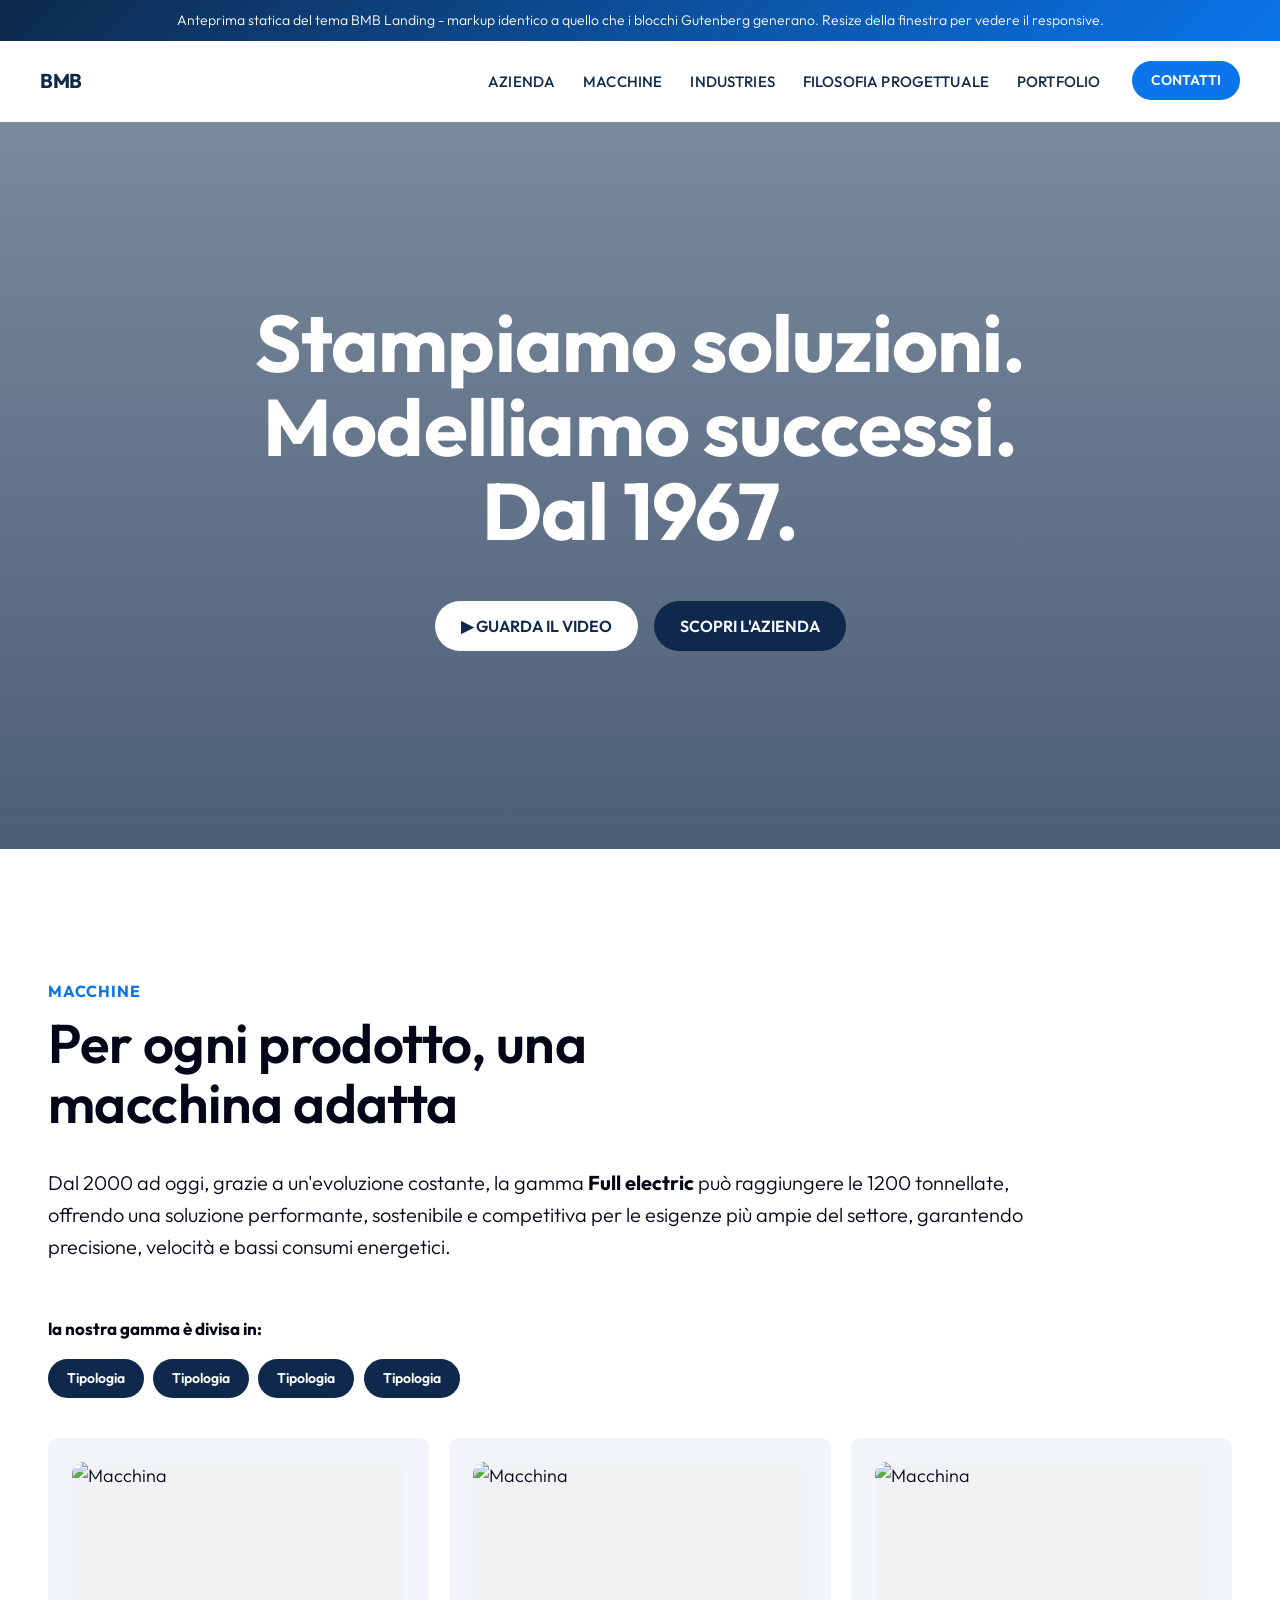
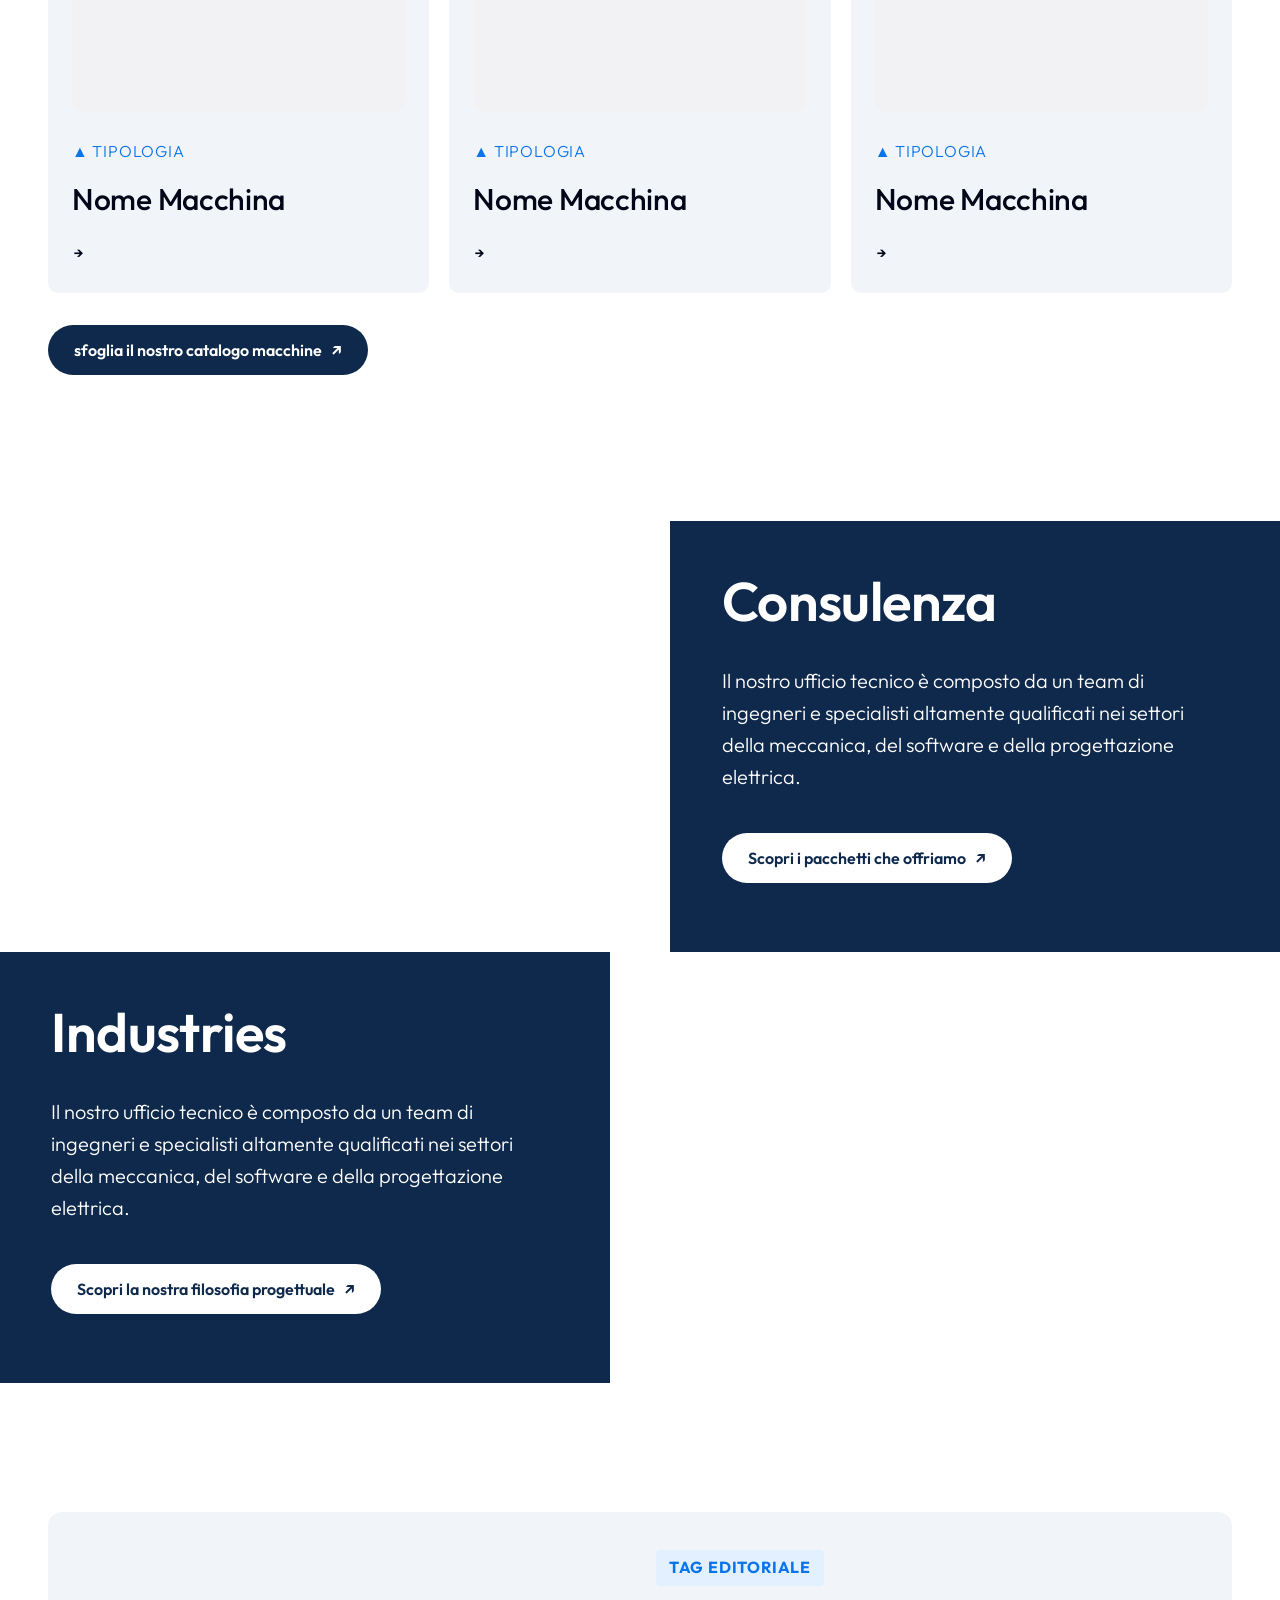
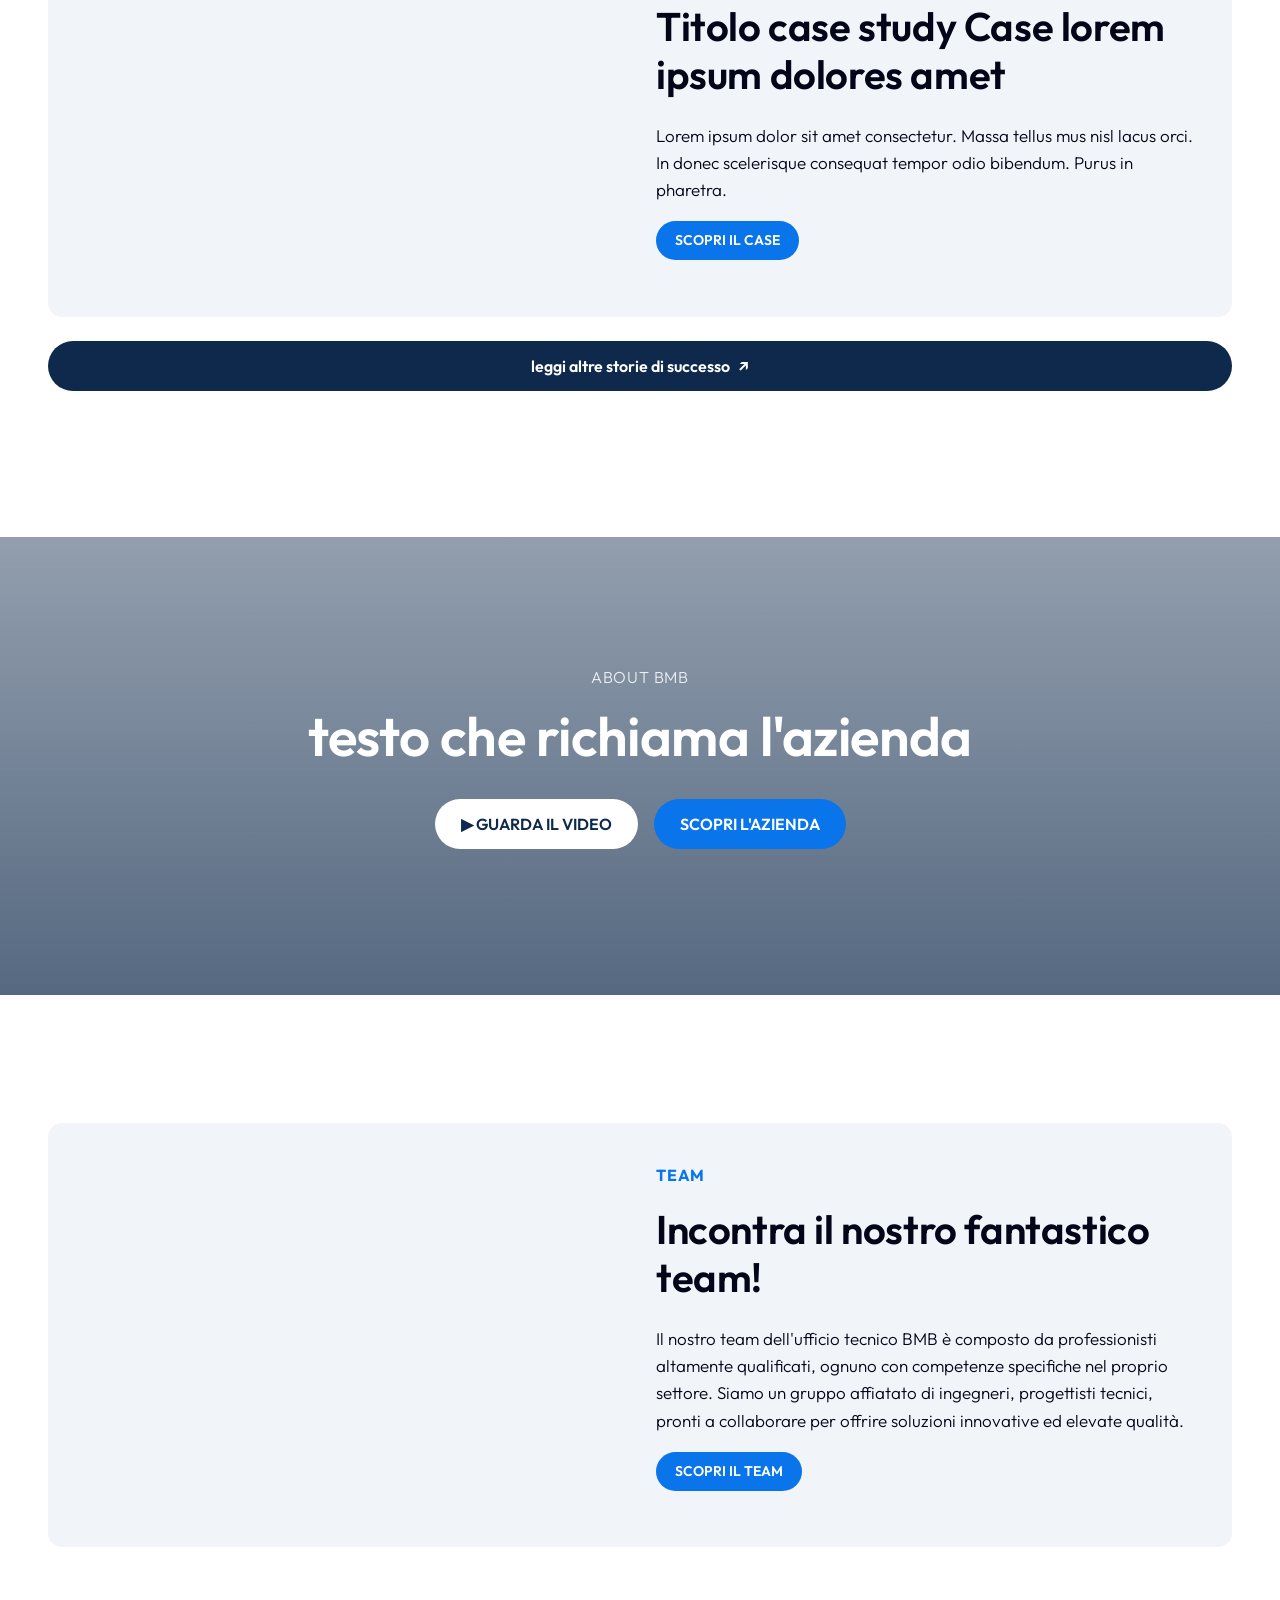
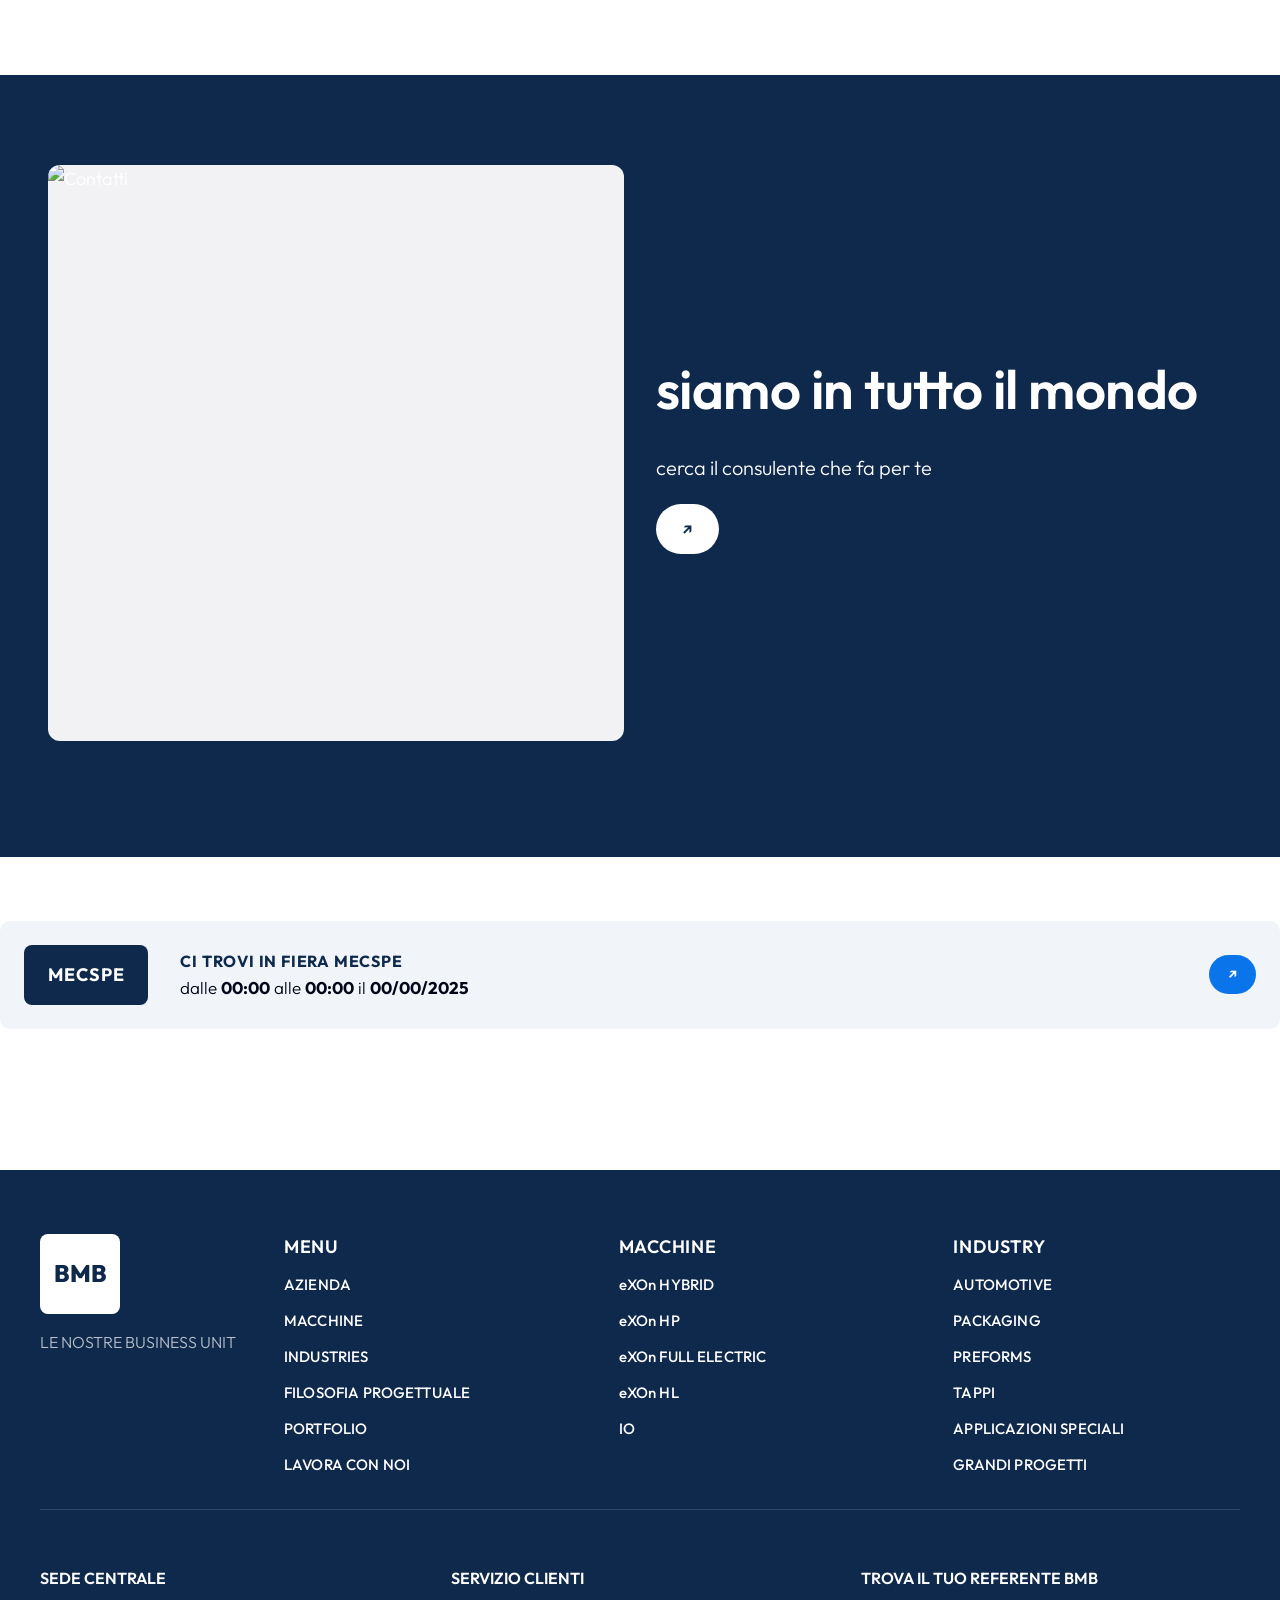
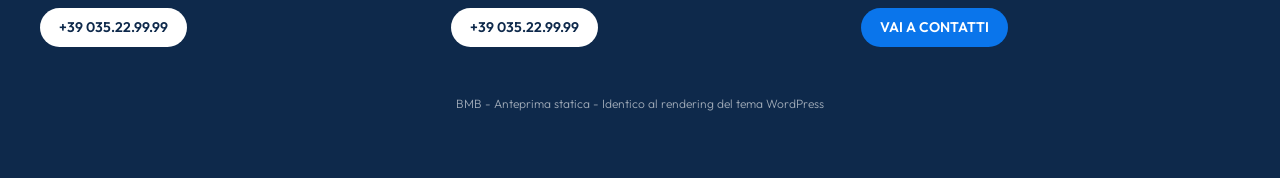
==== commit c481fcf7: "Sync con design system Figma BMB Colori (3 primary del design system): - #0E294B navy (color primary" ====
--- a/preview/index.html
+++ b/preview/index.html
@@ -79,7 +79,7 @@
 			<a class="bmb-btn bmb-btn--white bmb-btn--m" href="#video">
 				<span class="bmb-btn__label">▶ GUARDA IL VIDEO</span>
 			</a>
-			<a class="bmb-btn bmb-btn--accent bmb-btn--m" href="#azienda" data-bmb-anchor="true">
+			<a class="bmb-btn bmb-btn--primary bmb-btn--m" href="#azienda" data-bmb-anchor="true">
 				<span class="bmb-btn__label">SCOPRI L'AZIENDA</span>
 			</a>
 		</div>
@@ -168,7 +168,7 @@
 	style="background:transparent; padding:0;">
 	<div style="display:grid; grid-template-columns: 1.1fr 1fr; min-height:420px;">
 		<div style="background:url('https://images.unsplash.com/photo-1551836022-d5d88e9218df?w=1200&auto=format&fit=crop') center/cover;"></div>
-		<div style="background:var(--bmb-accent); color:#fff; padding:clamp(2rem,4vw,4rem); display:flex; flex-direction:column; justify-content:center;">
+		<div style="background:var(--bmb-primary); color:#fff; padding:clamp(2rem,4vw,4rem); display:flex; flex-direction:column; justify-content:center;">
 			<h2 class="bmb-heading bmb-heading--xxl" style="color:#fff; font-weight:600;"><span>Consulenza</span></h2>
 			<p class="bmb-paragraph bmb-paragraph--l" style="color:#fff; font-weight:300;">
 				Il nostro ufficio tecnico è composto da un team di ingegneri e specialisti altamente qualificati nei settori della meccanica, del software e della progettazione elettrica.
@@ -182,7 +182,7 @@
 		</div>
 	</div>
 	<div style="display:grid; grid-template-columns: 1fr 1.1fr; min-height:420px;" id="industries">
-		<div style="background:var(--bmb-accent); color:#fff; padding:clamp(2rem,4vw,4rem); display:flex; flex-direction:column; justify-content:center;">
+		<div style="background:var(--bmb-primary); color:#fff; padding:clamp(2rem,4vw,4rem); display:flex; flex-direction:column; justify-content:center;">
 			<h2 class="bmb-heading bmb-heading--xxl" style="color:#fff; font-weight:600;"><span>Industries</span></h2>
 			<p class="bmb-paragraph bmb-paragraph--l" style="color:#fff; font-weight:300;">
 				Il nostro ufficio tecnico è composto da un team di ingegneri e specialisti altamente qualificati nei settori della meccanica, del software e della progettazione elettrica.
@@ -227,7 +227,7 @@
 			</div>
 		</div>
 		<div class="bmb-cta-wrap" style="margin-top:1.5rem;">
-			<a class="bmb-btn bmb-btn--accent bmb-btn--m bmb-btn--full" href="#stories">
+			<a class="bmb-btn bmb-btn--primary bmb-btn--m bmb-btn--full" href="#stories">
 				<span class="bmb-btn__label">leggi altre storie di successo</span>
 				<span class="bmb-btn__icon">↗</span>
 			</a>
@@ -288,7 +288,7 @@
 
 <!-- ===================== CTA finale ===================== -->
 <section class="bmb-section bmb-section--vp-l" id="contatti" data-bmb-anim-in="fade-up"
-	style="background:var(--bmb-accent); color:#fff;">
+	style="background:var(--bmb-primary); color:#fff;">
 	<div class="bmb-section__inner bmb-section__inner--wide" style="display:grid; grid-template-columns: 1fr 1fr; gap:2rem; align-items:center;">
 		<div>
 			<figure class="bmb-media bmb-media--image bmb-media--ratio-1-1 bmb-media--size-full bmb-media--rounded-m">
--- a/bmb-landing-theme/assets/css/main.css
+++ b/bmb-landing-theme/assets/css/main.css
@@ -4,13 +4,14 @@
    ========================================================= */
 
 :root{
-	/* Brand colors (Figma BMB) */
-	--bmb-primary:        #0E294B;
-	--bmb-primary-dark:   #081A30;
+	/* Brand colors (Figma BMB - design system) */
+	--bmb-primary:        #0E294B;  /* color_blue_ - primary navy */
+	--bmb-primary-dark:   #020618;  /* deep dark - testo principale */
 	--bmb-blue-2:         #135195;
 	--bmb-blue-3:         #0F5DBE;
-	--bmb-accent:         #0A75EB;
+	--bmb-accent:         #0A75EB;  /* color_blue_4 - accent brillante (chip / link) */
 	--bmb-light-blue:     #1FA0D8;
+	--bmb-light-blue-2:   #6BC6EF;  /* light blue chiaro */
 	--bmb-blue-9:         #B9E9FF;
 	--bmb-blue-11:        #EDFAFF;
 	--bmb-blue-12:        #F8FCFF;
@@ -20,7 +21,10 @@
 	--bmb-grey-10:        #F1F5F9;
 	--bmb-grey-11:        #F3F3F3;
 	--bmb-white:          #FFFFFF;
-	--bmb-black:          #0E0E12;
+	--bmb-black:          #020618;
+
+	/* CTA primaria nei pattern: navy (default) — usata come bg pannelli accent */
+	--bmb-panel-bg:       var(--bmb-primary);
 
 	/* Layout */
 	--bmb-header-h: 80px;
@@ -46,10 +50,68 @@
 	font-size: clamp(1rem, .95rem + .25vw, 1.125rem);
 	font-weight: 300;
 	line-height: 1.55;
-	color: var(--bmb-primary);
+	color: var(--bmb-primary-dark);
 	background: var(--bmb-white);
 	-webkit-font-smoothing: antialiased;
 	-moz-osx-font-smoothing: grayscale;
+}
+
+/* Material Symbols Sharp - design system BMB */
+.bmb-icon,
+.material-symbols-sharp{
+	font-family:'Material Symbols Sharp';
+	font-weight:normal; font-style:normal;
+	font-size: 1.25em;
+	display:inline-block;
+	line-height:1;
+	letter-spacing:normal;
+	text-transform:none;
+	white-space:nowrap;
+	word-wrap:normal;
+	direction:ltr;
+	-webkit-font-feature-settings:'liga';
+	-webkit-font-smoothing:antialiased;
+	font-variation-settings: 'FILL' 0, 'wght' 200, 'GRAD' 0, 'opsz' 40;
+	vertical-align:middle;
+}
+
+/* Tag chips (Figma design system) */
+.bmb-tag{
+	display:inline-block;
+	padding: .35em .75em;
+	font-size: .75rem;
+	font-weight: 600;
+	letter-spacing: .03em;
+	text-transform: uppercase;
+	background: var(--bmb-blue-13);
+	color: var(--bmb-accent);
+	border-radius: var(--bmb-radius-s);
+	margin: 0 0 .5em;
+}
+.bmb-tag--accent{
+	background: var(--bmb-accent);
+	color: #fff;
+}
+.bmb-tag--light{
+	background: var(--bmb-light-blue-2);
+	color: var(--bmb-primary);
+}
+
+/* Circle arrow button (card prodotto) */
+.bmb-circle-arrow{
+	display:inline-flex;
+	align-items:center; justify-content:center;
+	width: 44px; height: 44px;
+	border-radius: 50%;
+	background: var(--bmb-accent);
+	color:#fff;
+	text-decoration:none;
+	font-size: 1.25em;
+	transition: transform var(--bmb-transition), background var(--bmb-transition);
+}
+.bmb-circle-arrow:hover{
+	transform: rotate(-45deg) scale(1.05);
+	background: var(--bmb-primary);
 }
 
 img,svg,video,iframe{ max-width:100%; }
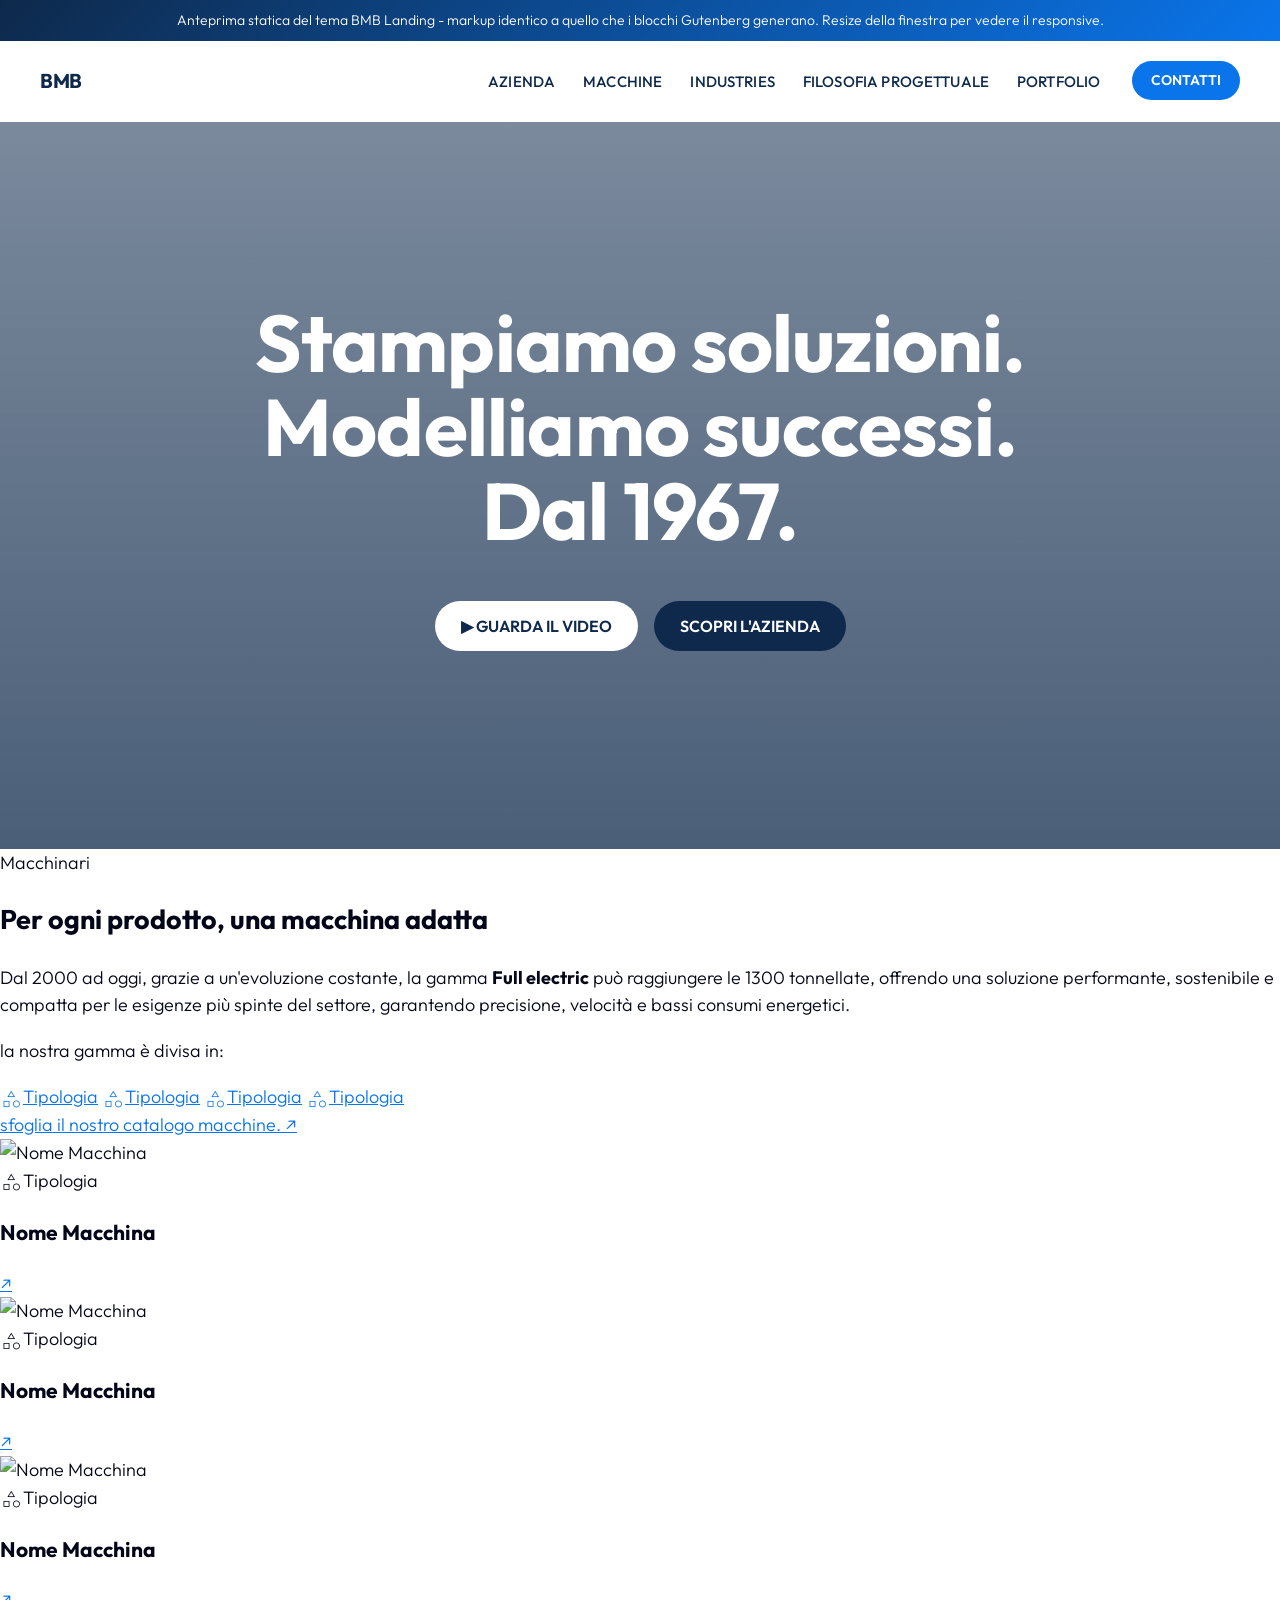
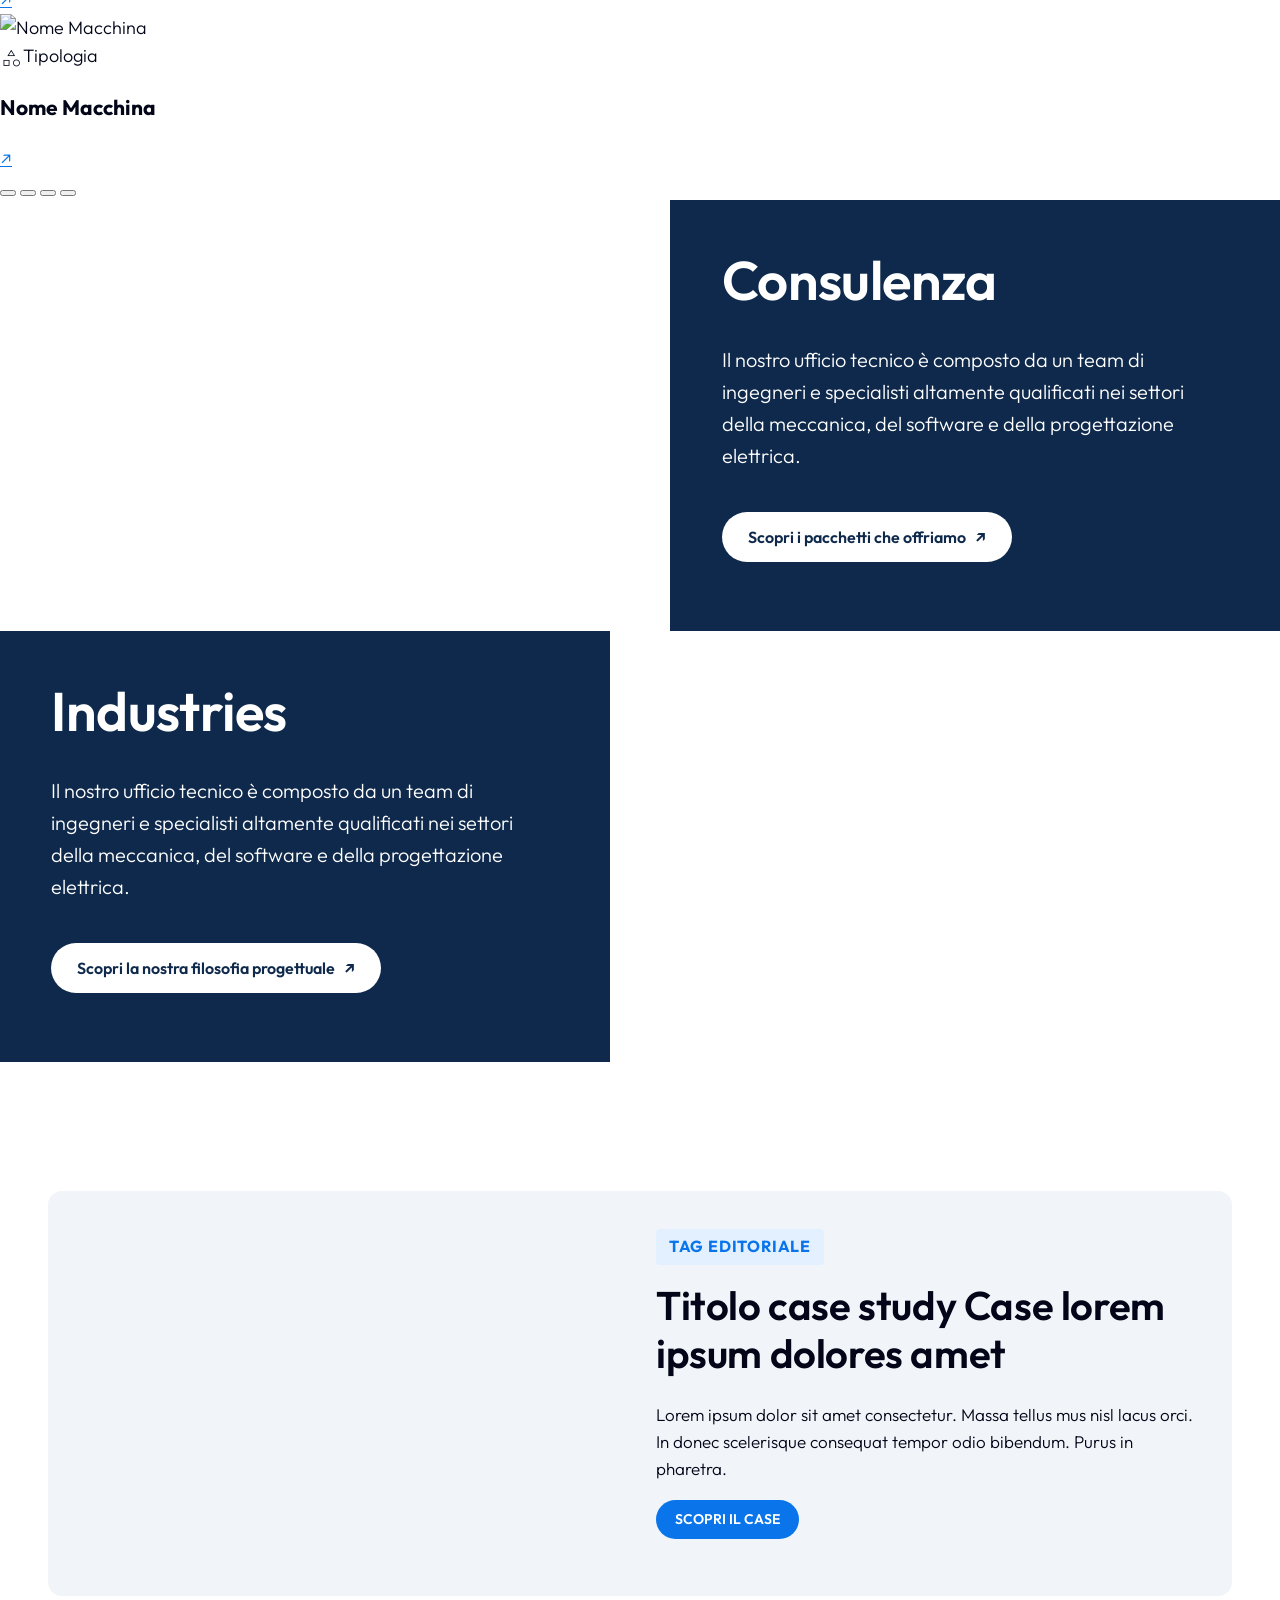
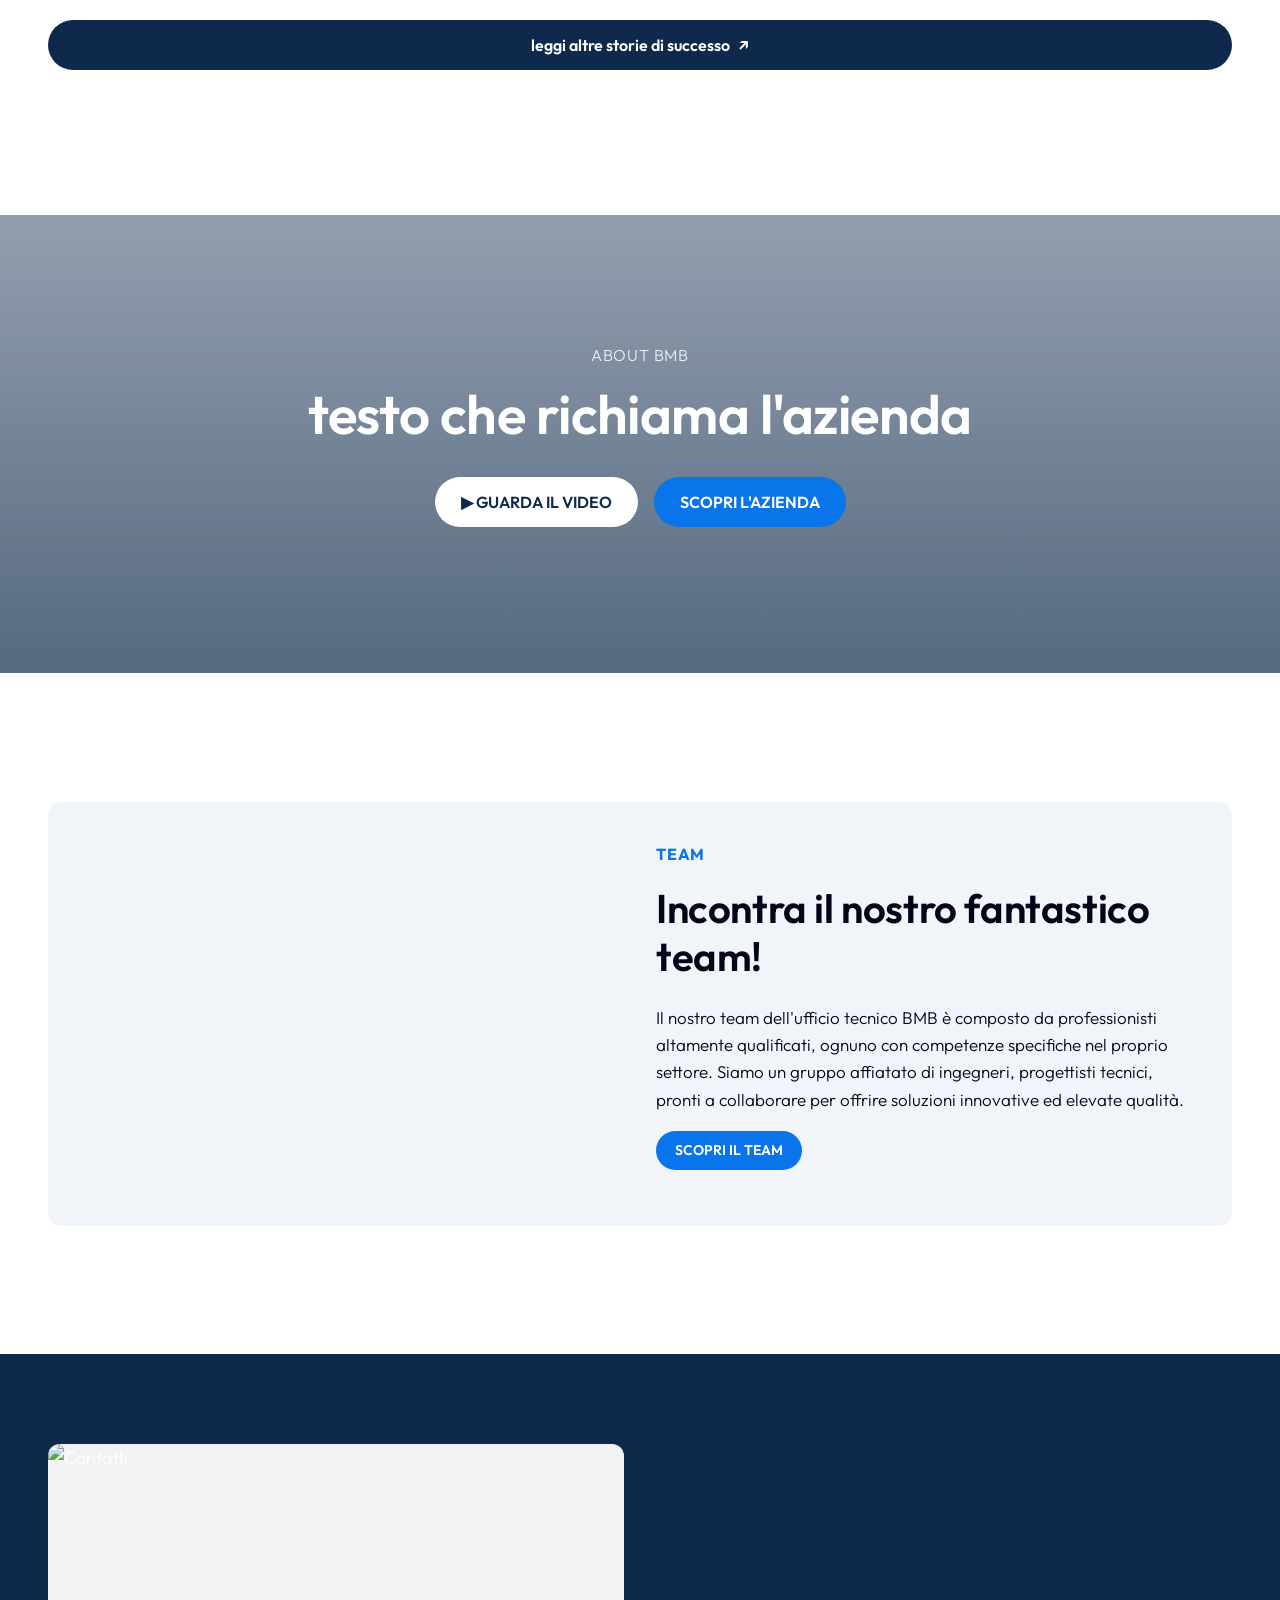
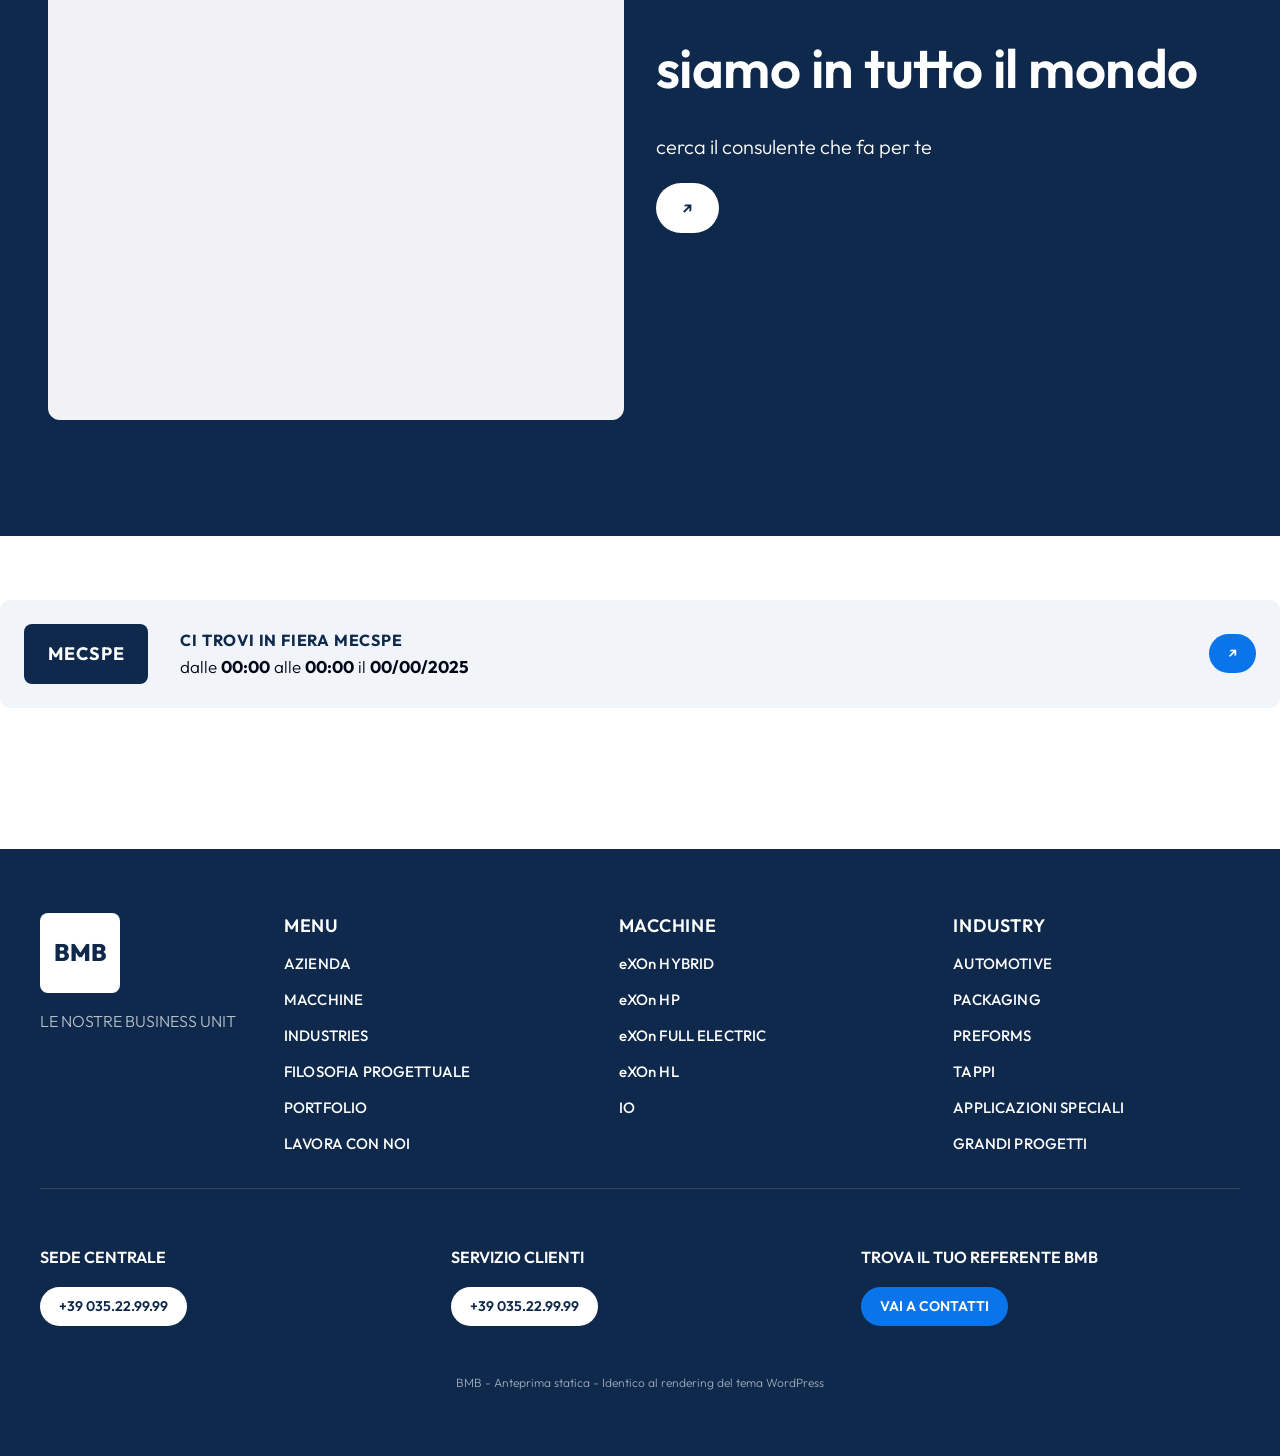
==== commit 0fcb1760: "Pixel-perfect Macchine section (Figma node 1006:2825) Riprogettato il modulo sotto la hero secondo i" ====
--- a/preview/index.html
+++ b/preview/index.html
@@ -9,6 +9,7 @@
 <link rel="preconnect" href="https://fonts.googleapis.com">
 <link rel="preconnect" href="https://fonts.gstatic.com" crossorigin>
 <link rel="stylesheet" href="https://fonts.googleapis.com/css2?family=Outfit:wght@300;400;500;600;700;800&display=swap">
+<link rel="stylesheet" href="https://fonts.googleapis.com/css2?family=Material+Symbols+Sharp:opsz,wght,FILL,GRAD@40,200,0,0&display=swap">
 
 <!-- CSS reali del tema -->
 <link rel="stylesheet" href="../bmb-landing-theme/assets/css/main.css">
@@ -86,80 +87,78 @@
 	</div>
 </section>
 
-<!-- ===================== MACCHINE (Sezione bianca con titolo + cards) ===================== -->
-<section class="bmb-section bmb-section--vp-xl" id="macchine" data-bmb-anim-in="fade-up">
-	<div class="bmb-section__inner bmb-section__inner--wide">
-
-		<p class="bmb-paragraph bmb-paragraph--s bmb-paragraph--uppercase bmb-paragraph--mw-content"
-		   style="color:var(--bmb-accent); margin-bottom:.6rem;">
-			<strong>Macchine</strong>
-		</p>
-
-		<h2 class="bmb-heading bmb-heading--xxl bmb-heading--align-left" style="font-weight:600;">
-			<span>Per ogni prodotto, una<br>macchina adatta</span>
-		</h2>
-
-		<p class="bmb-paragraph bmb-paragraph--l bmb-paragraph--mw-medium" style="font-weight:300;">
-			Dal 2000 ad oggi, grazie a un'evoluzione costante, la gamma <strong>Full electric</strong>
-			può raggiungere le 1200 tonnellate, offrendo una soluzione performante, sostenibile
-			e competitiva per le esigenze più ampie del settore, garantendo precisione,
-			velocità e bassi consumi energetici.
-		</p>
-
-		<p class="bmb-paragraph bmb-paragraph--m bmb-paragraph--mw-content" style="margin-top:2rem;">
-			<strong>la nostra gamma è divisa in:</strong>
-		</p>
-
-		<div style="display:flex; gap:.6rem; flex-wrap:wrap; margin-bottom:2.5rem;">
-			<a class="bmb-btn bmb-btn--primary bmb-btn--s" href="#tipologia-1">Tipologia</a>
-			<a class="bmb-btn bmb-btn--primary bmb-btn--s" href="#tipologia-2">Tipologia</a>
-			<a class="bmb-btn bmb-btn--primary bmb-btn--s" href="#tipologia-3">Tipologia</a>
-			<a class="bmb-btn bmb-btn--primary bmb-btn--s" href="#tipologia-4">Tipologia</a>
-		</div>
-
-		<!-- Cards orizzontali -->
-		<div style="display:grid; grid-template-columns:repeat(auto-fit, minmax(280px,1fr)); gap:1.25rem;">
-			<article style="background:var(--bmb-grey-10); border-radius:10px; padding:1.5rem;">
-				<figure class="bmb-media bmb-media--image bmb-media--ratio-4-3 bmb-media--size-full bmb-media--rounded-m">
-					<div class="bmb-media__frame">
-						<img class="bmb-media__img" loading="lazy" alt="Macchina"
-						     src="https://images.unsplash.com/photo-1581092160562-40aa08e78837?w=900&auto=format&fit=crop">
-					</div>
-				</figure>
-				<p class="bmb-paragraph bmb-paragraph--s bmb-paragraph--uppercase" style="color:var(--bmb-accent); margin-top:1rem;">▲ Tipologia</p>
-				<h3 class="bmb-heading bmb-heading--l" style="font-weight:500;"><span>Nome Macchina</span></h3>
-				<a class="bmb-btn bmb-btn--ghost bmb-btn--s" href="#dettaglio" style="padding:.4em 0; align-self:start;">→</a>
-			</article>
-			<article style="background:var(--bmb-grey-10); border-radius:10px; padding:1.5rem;">
-				<figure class="bmb-media bmb-media--image bmb-media--ratio-4-3 bmb-media--size-full bmb-media--rounded-m">
-					<div class="bmb-media__frame">
-						<img class="bmb-media__img" loading="lazy" alt="Macchina"
-						     src="https://images.unsplash.com/photo-1565043666747-69f6646db940?w=900&auto=format&fit=crop">
-					</div>
-				</figure>
-				<p class="bmb-paragraph bmb-paragraph--s bmb-paragraph--uppercase" style="color:var(--bmb-accent); margin-top:1rem;">▲ Tipologia</p>
-				<h3 class="bmb-heading bmb-heading--l" style="font-weight:500;"><span>Nome Macchina</span></h3>
-				<a class="bmb-btn bmb-btn--ghost bmb-btn--s" href="#dettaglio" style="padding:.4em 0; align-self:start;">→</a>
-			</article>
-			<article style="background:var(--bmb-grey-10); border-radius:10px; padding:1.5rem;">
-				<figure class="bmb-media bmb-media--image bmb-media--ratio-4-3 bmb-media--size-full bmb-media--rounded-m">
-					<div class="bmb-media__frame">
-						<img class="bmb-media__img" loading="lazy" alt="Macchina"
-						     src="https://images.unsplash.com/photo-1504917595217-d4dc5ebe6122?w=900&auto=format&fit=crop">
-					</div>
-				</figure>
-				<p class="bmb-paragraph bmb-paragraph--s bmb-paragraph--uppercase" style="color:var(--bmb-accent); margin-top:1rem;">▲ Tipologia</p>
-				<h3 class="bmb-heading bmb-heading--l" style="font-weight:500;"><span>Nome Macchina</span></h3>
-				<a class="bmb-btn bmb-btn--ghost bmb-btn--s" href="#dettaglio" style="padding:.4em 0; align-self:start;">→</a>
-			</article>
-		</div>
-
-		<div class="bmb-cta-wrap bmb-cta-wrap--align-left" style="margin-top:2rem;">
-			<a class="bmb-btn bmb-btn--primary bmb-btn--m" href="#catalogo">
-				<span class="bmb-btn__label">sfoglia il nostro catalogo macchine</span>
-				<span class="bmb-btn__icon">↗</span>
-			</a>
-		</div>
+<!-- ===================== MACCHINE - pixel-perfect Figma ===================== -->
+<section class="bmb-machines-section" id="macchine" data-bmb-anim-in="fade-up">
+	<div class="bmb-machines-section__inner">
+
+		<div class="bmb-machines-section__left">
+			<span class="bmb-eyebrow-pill">Macchinari</span>
+			<h2 class="bmb-machines__title">Per ogni prodotto, una macchina adatta</h2>
+			<p class="bmb-machines__lead">Dal 2000 ad oggi, grazie a un'evoluzione costante, la gamma <strong>Full electric</strong> può raggiungere le 1300 tonnellate, offrendo una soluzione performante, sostenibile e compatta per le esigenze più spinte del settore, garantendo precisione, velocità e bassi consumi energetici.</p>
+			<p class="bmb-machines__subtitle">la nostra gamma è divisa in:</p>
+			<div class="bmb-typology-chips">
+				<a href="#tipologia-1" class="bmb-typology-chip"><span class="material-symbols-sharp bmb-typology-chip__icon">category</span>Tipologia</a>
+				<a href="#tipologia-2" class="bmb-typology-chip"><span class="material-symbols-sharp bmb-typology-chip__icon">category</span>Tipologia</a>
+				<a href="#tipologia-3" class="bmb-typology-chip"><span class="material-symbols-sharp bmb-typology-chip__icon">category</span>Tipologia</a>
+				<a href="#tipologia-4" class="bmb-typology-chip"><span class="material-symbols-sharp bmb-typology-chip__icon">category</span>Tipologia</a>
+			</div>
+			<a href="#catalogo" class="bmb-catalog-cta">
+				<span class="bmb-catalog-cta__label">sfoglia il nostro catalogo macchine.</span>
+				<span class="bmb-catalog-cta__arrow" aria-hidden="true">↗</span>
+			</a>
+		</div>
+
+		<div class="bmb-machines-section__right">
+			<div class="bmb-cards-rail" data-bmb-rail role="region" aria-label="Carosello macchine">
+				<article class="bmb-card-machine">
+					<div class="bmb-card-machine__media">
+						<img src="https://images.unsplash.com/photo-1565043666747-69f6646db940?w=900&auto=format&fit=crop" alt="Nome Macchina" loading="lazy">
+					</div>
+					<span class="bmb-card-machine__chip"><span class="material-symbols-sharp">category</span>Tipologia</span>
+					<div class="bmb-card-machine__footer">
+						<h3 class="bmb-card-machine__name">Nome Macchina</h3>
+						<a href="#dettaglio-1" class="bmb-card-machine__cta" aria-label="Dettaglio">↗</a>
+					</div>
+				</article>
+				<article class="bmb-card-machine">
+					<div class="bmb-card-machine__media">
+						<img src="https://images.unsplash.com/photo-1581092160562-40aa08e78837?w=900&auto=format&fit=crop" alt="Nome Macchina" loading="lazy">
+					</div>
+					<span class="bmb-card-machine__chip"><span class="material-symbols-sharp">category</span>Tipologia</span>
+					<div class="bmb-card-machine__footer">
+						<h3 class="bmb-card-machine__name">Nome Macchina</h3>
+						<a href="#dettaglio-2" class="bmb-card-machine__cta" aria-label="Dettaglio">↗</a>
+					</div>
+				</article>
+				<article class="bmb-card-machine">
+					<div class="bmb-card-machine__media">
+						<img src="https://images.unsplash.com/photo-1504917595217-d4dc5ebe6122?w=900&auto=format&fit=crop" alt="Nome Macchina" loading="lazy">
+					</div>
+					<span class="bmb-card-machine__chip"><span class="material-symbols-sharp">category</span>Tipologia</span>
+					<div class="bmb-card-machine__footer">
+						<h3 class="bmb-card-machine__name">Nome Macchina</h3>
+						<a href="#dettaglio-3" class="bmb-card-machine__cta" aria-label="Dettaglio">↗</a>
+					</div>
+				</article>
+				<article class="bmb-card-machine">
+					<div class="bmb-card-machine__media">
+						<img src="https://images.unsplash.com/photo-1518709268805-4e9042af2176?w=900&auto=format&fit=crop" alt="Nome Macchina" loading="lazy">
+					</div>
+					<span class="bmb-card-machine__chip"><span class="material-symbols-sharp">category</span>Tipologia</span>
+					<div class="bmb-card-machine__footer">
+						<h3 class="bmb-card-machine__name">Nome Macchina</h3>
+						<a href="#dettaglio-4" class="bmb-card-machine__cta" aria-label="Dettaglio">↗</a>
+					</div>
+				</article>
+			</div>
+			<div class="bmb-cards-rail__dots" role="tablist" aria-label="Pagina carosello">
+				<button type="button" class="bmb-cards-rail__dot bmb-cards-rail__dot--active" data-bmb-rail-dot="0" aria-label="1"></button>
+				<button type="button" class="bmb-cards-rail__dot" data-bmb-rail-dot="1" aria-label="2"></button>
+				<button type="button" class="bmb-cards-rail__dot" data-bmb-rail-dot="2" aria-label="3"></button>
+				<button type="button" class="bmb-cards-rail__dot" data-bmb-rail-dot="3" aria-label="4"></button>
+			</div>
+		</div>
+
 	</div>
 </section>
 
